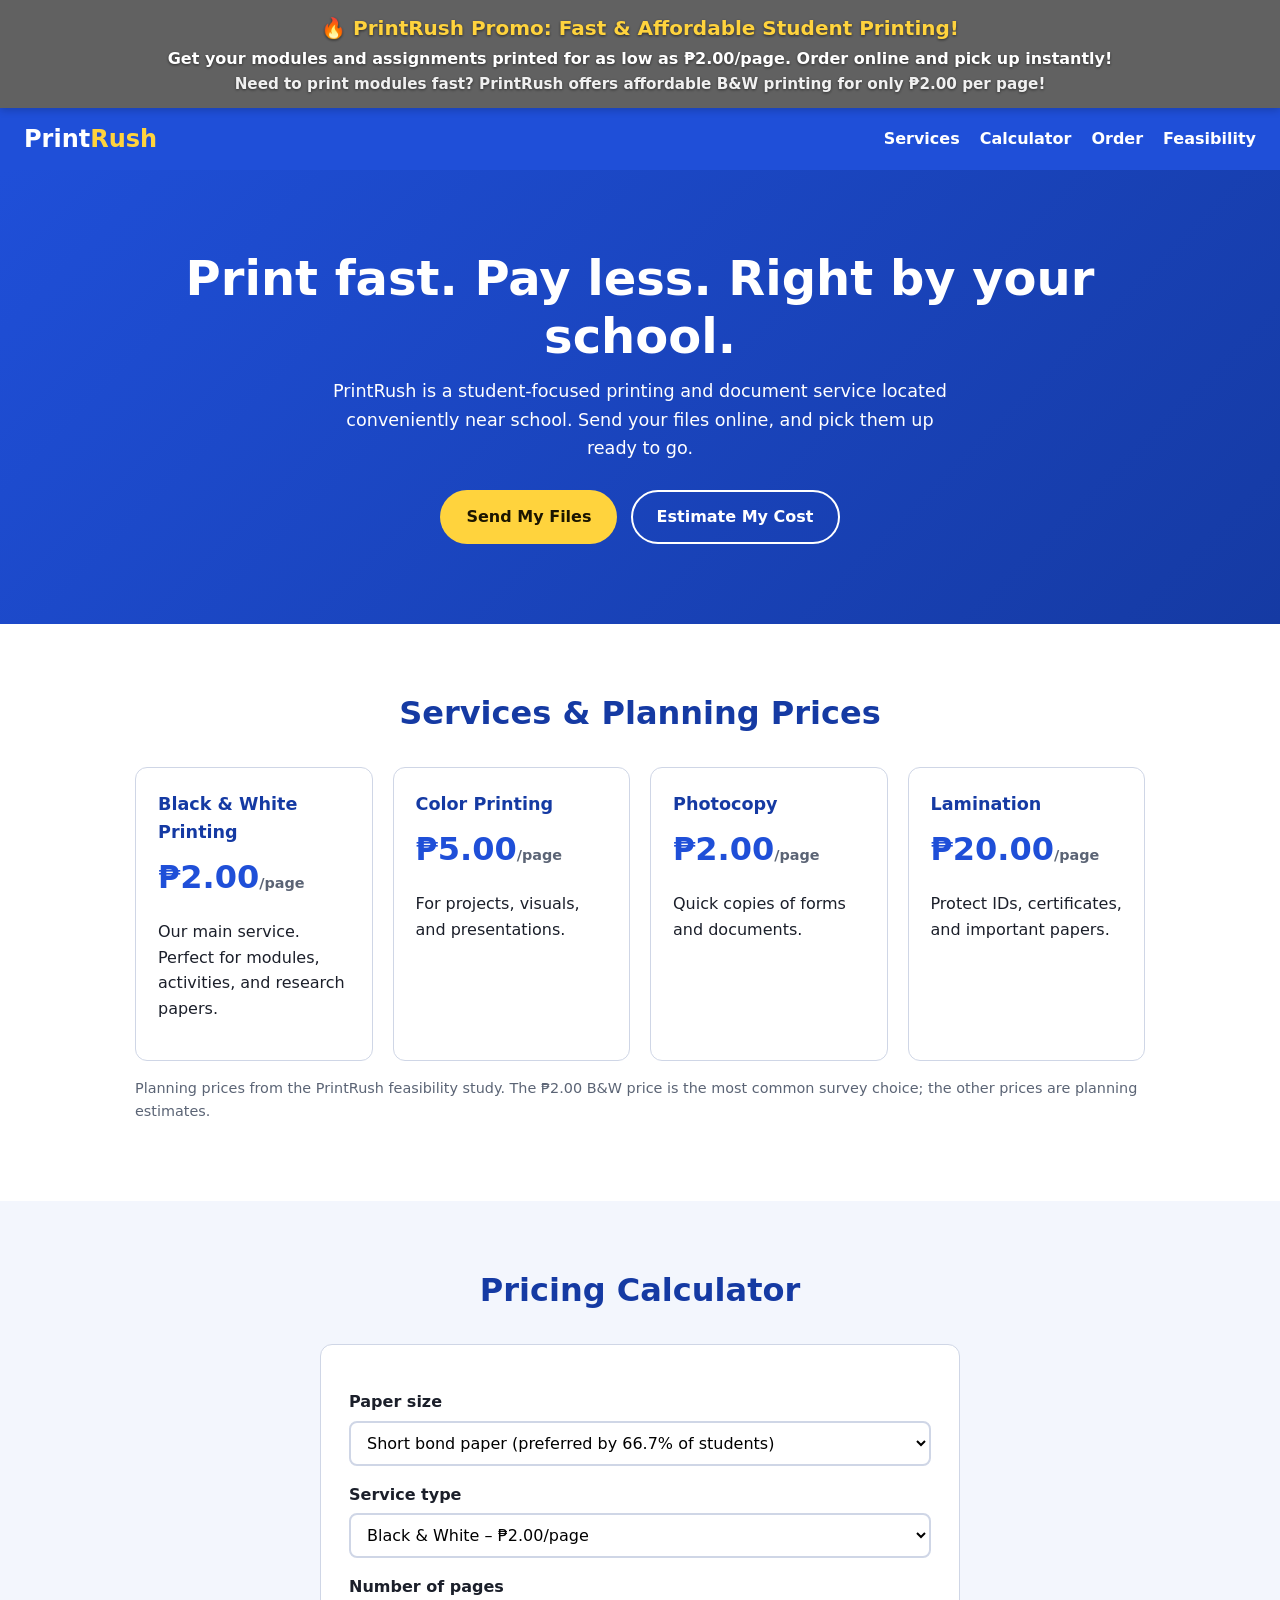
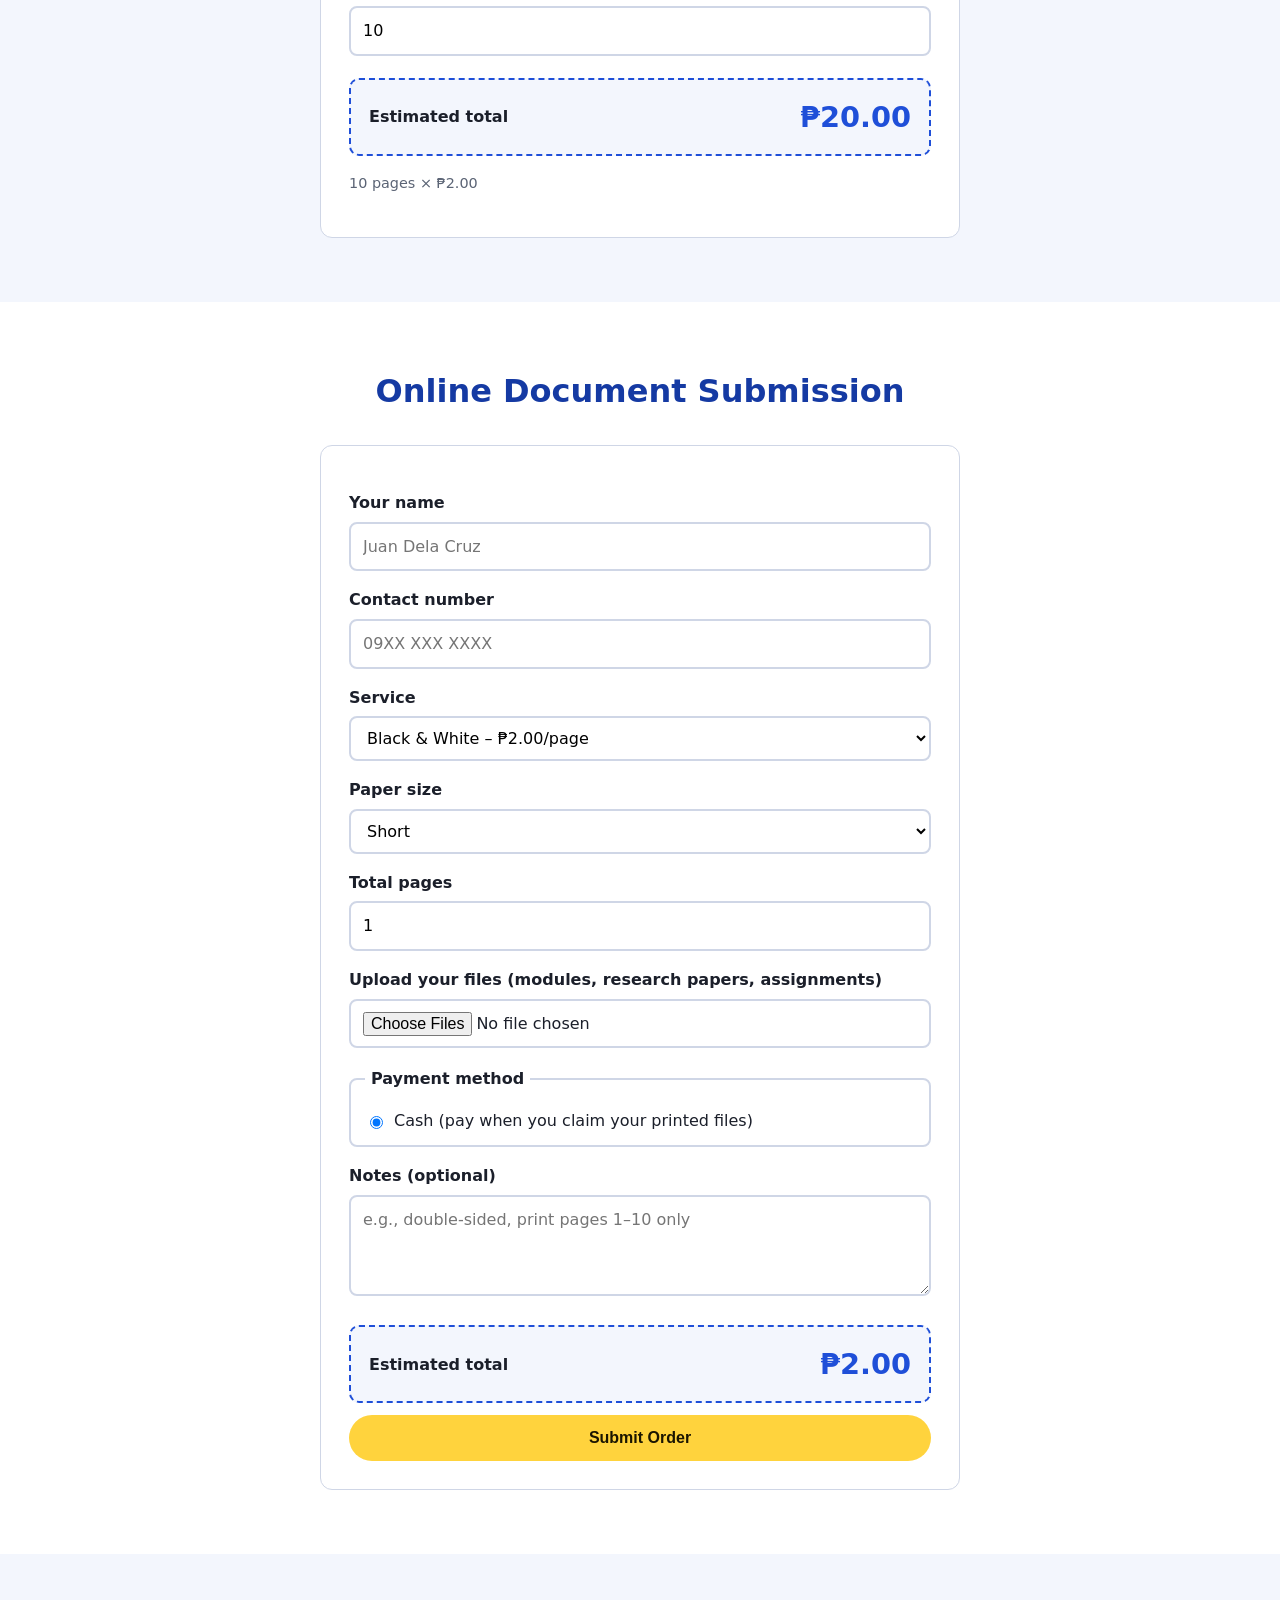
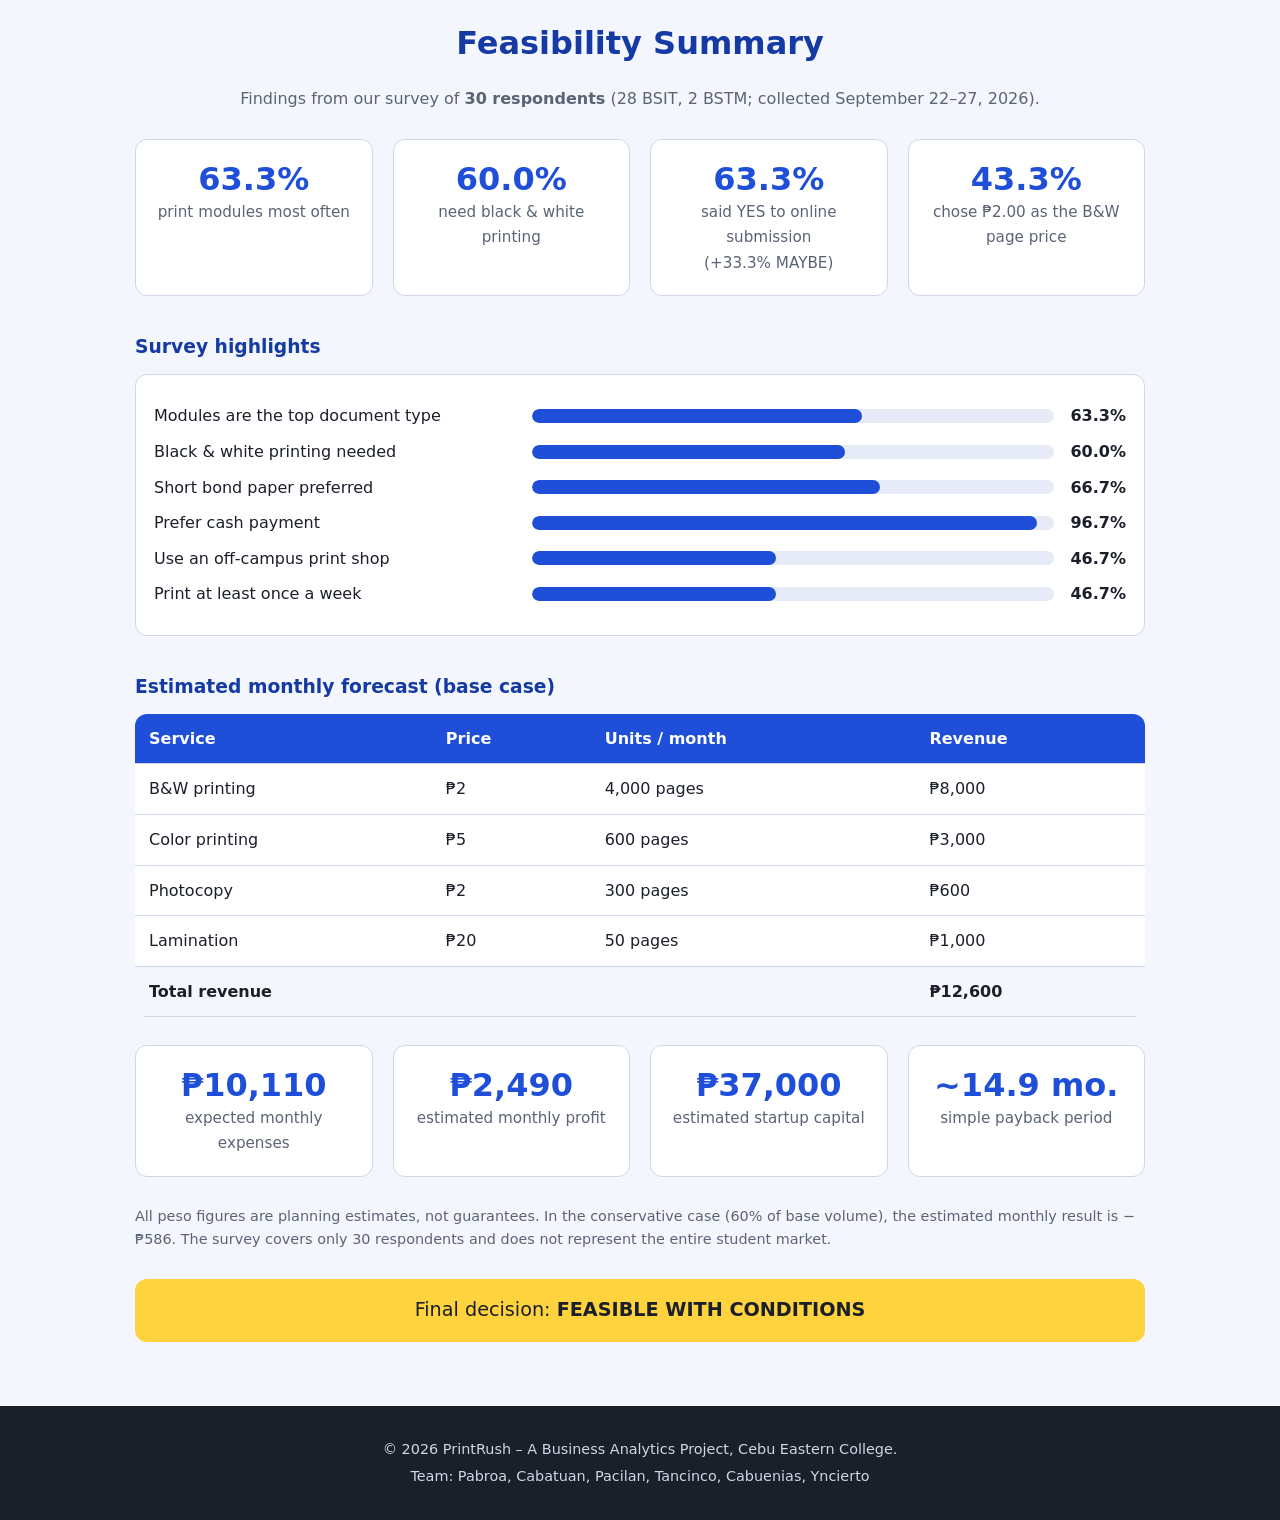
==== index.html @ dd2a5590 "Add files via upload" ====
<!DOCTYPE html>
<html lang="en">
<head>
  <meta charset="UTF-8">
  <meta name="viewport" content="width=device-width, initial-scale=1.0">
  <title>PrintRush | Fast & Affordable Student Printing</title>
  <link rel="stylesheet" href="style.css">

  <!-- PyScript (runs Python in the browser) -->
  <link rel="stylesheet" href="https://pyscript.net/releases/2026.7.1/core.css">
  <script type="module" src="https://pyscript.net/releases/2026.7.1/core.js"></script>
</head>
<body>

  <!-- Promotional ad banner (stays at the top of the viewport) -->
  <div class="promo-banner" id="promo">
    <h2>🔥 PrintRush Promo: Fast &amp; Affordable Student Printing!</h2>
    <p>Get your modules and assignments printed for as low as ₱2.00/page. Order online and pick up instantly!</p>
    <p class="promo-rotator" id="promoRotator" aria-live="polite">Need to print modules fast? PrintRush offers affordable B&amp;W printing for only ₱2.00 per page!</p>
  </div>

  <nav class="navbar">
    <span class="logo">Print<span>Rush</span></span>
    <ul>
      <li><a href="#services">Services</a></li>
      <li><a href="#calculator">Calculator</a></li>
      <li><a href="#order">Order</a></li>
      <li><a href="#feasibility">Feasibility</a></li>
    </ul>
  </nav>

  <main>
    <!-- Hero -->
    <section class="hero" id="home">
      <div class="container">
        <h1>Print fast. Pay less. Right by your school.</h1>
        <p>PrintRush is a student-focused printing and document service located conveniently near school. Send your files online, and pick them up ready to go.</p>
        <a href="#order" class="btn btn-primary">Send My Files</a>
        <a href="#calculator" class="btn btn-secondary">Estimate My Cost</a>
      </div>
    </section>

    <!-- Services & prices -->
    <section class="section" id="services">
      <div class="container">
        <h2>Services &amp; Planning Prices</h2>
        <div class="grid grid-4">
          <article class="card">
            <h3>Black &amp; White Printing</h3>
            <p class="price">₱2.00<small>/page</small></p>
            <p>Our main service. Perfect for modules, activities, and research papers.</p>
          </article>
          <article class="card">
            <h3>Color Printing</h3>
            <p class="price">₱5.00<small>/page</small></p>
            <p>For projects, visuals, and presentations.</p>
          </article>
          <article class="card">
            <h3>Photocopy</h3>
            <p class="price">₱2.00<small>/page</small></p>
            <p>Quick copies of forms and documents.</p>
          </article>
          <article class="card">
            <h3>Lamination</h3>
            <p class="price">₱20.00<small>/page</small></p>
            <p>Protect IDs, certificates, and important papers.</p>
          </article>
        </div>
        <p class="note">Planning prices from the PrintRush feasibility study. The ₱2.00 B&amp;W price is the most common survey choice; the other prices are planning estimates.</p>
      </div>
    </section>

    <!-- Pricing calculator -->
    <section class="section alt" id="calculator">
      <div class="container narrow">
        <h2>Pricing Calculator</h2>
        <div class="card form-card">
          <label for="paperSize">Paper size</label>
          <select id="paperSize">
            <option value="short" selected>Short bond paper (preferred by 66.7% of students)</option>
            <option value="a4">A4 bond paper</option>
            <option value="long">Long bond paper</option>
          </select>

          <label for="serviceType">Service type</label>
          <select id="serviceType">
            <option value="2" selected>Black &amp; White – ₱2.00/page</option>
            <option value="5">Color – ₱5.00/page</option>
            <option value="2.00" data-service="photocopy">Photocopy – ₱2.00/page</option>
            <option value="20">Lamination – ₱20.00/page</option>
          </select>

          <label for="pageCount">Number of pages</label>
          <input type="number" id="pageCount" min="0" step="1" value="10">

          <div class="result" aria-live="polite">
            <span>Estimated total</span>
            <strong id="totalPrice">₱20.00</strong>
          </div>
          <p class="note" id="calcNote">10 pages × ₱2.00</p>
        </div>
      </div>
    </section>

    <!-- Online submission form -->
    <section class="section" id="order">
      <div class="container narrow">
        <h2>Online Document Submission</h2>
        <form id="orderForm" class="card form-card" novalidate>
          <label for="custName">Your name</label>
          <input type="text" id="custName" placeholder="Juan Dela Cruz" required>

          <label for="custContact">Contact number</label>
          <input type="tel" id="custContact" placeholder="09XX XXX XXXX" required>

          <label for="orderService">Service</label>
          <select id="orderService">
            <option value="2" selected>Black &amp; White – ₱2.00/page</option>
            <option value="5">Color – ₱5.00/page</option>
            <option value="2">Photocopy – ₱2.00/page</option>
            <option value="20">Lamination – ₱20.00/page</option>
          </select>

          <label for="orderPaper">Paper size</label>
          <select id="orderPaper">
            <option value="Short" selected>Short</option>
            <option value="A4">A4</option>
            <option value="Long">Long</option>
          </select>

          <label for="orderPages">Total pages</label>
          <input type="number" id="orderPages" min="1" step="1" value="1" required>

          <label for="fileUpload">Upload your files (modules, research papers, assignments)</label>
          <input type="file" id="fileUpload" multiple accept=".pdf,.doc,.docx,.ppt,.pptx,.jpg,.jpeg,.png" required>
          <ul id="fileList" class="file-list"></ul>

          <fieldset>
            <legend>Payment method</legend>
            <label class="radio"><input type="radio" name="payment" value="Cash" checked> Cash (pay when you claim your printed files)</label>
          </fieldset>

          <label for="notes">Notes (optional)</label>
          <textarea id="notes" rows="3" placeholder="e.g., double-sided, print pages 1–10 only"></textarea>

          <div class="result">
            <span>Estimated total</span>
            <strong id="orderTotal">₱2.00</strong>
          </div>

          <button type="submit" class="btn btn-primary full">Submit Order</button>
          <p id="formError" class="error" role="alert" hidden></p>
        </form>

        <div id="confirmation" class="confirmation" hidden aria-live="polite"></div>
      </div>
    </section>

    <!-- Feasibility summary -->
    <section class="section alt" id="feasibility">
      <div class="container">
        <h2>Feasibility Summary</h2>
        <p class="lead">Findings from our survey of <strong>30 respondents</strong> (28 BSIT, 2 BSTM; collected September 22–27, 2026).</p>

        <div class="grid grid-4 stats">
          <div class="stat"><strong>63.3%</strong><span>print modules most often</span></div>
          <div class="stat"><strong>60.0%</strong><span>need black &amp; white printing</span></div>
          <div class="stat"><strong>63.3%</strong><span>said YES to online submission<br>(+33.3% MAYBE)</span></div>
          <div class="stat"><strong>43.3%</strong><span>chose ₱2.00 as the B&amp;W page price</span></div>
        </div>

        <h3>Survey highlights</h3>
        <div class="bars">
          <div class="bar-row"><span>Modules are the top document type</span><div class="bar"><i style="width:63.3%"></i></div><b>63.3%</b></div>
          <div class="bar-row"><span>Black &amp; white printing needed</span><div class="bar"><i style="width:60%"></i></div><b>60.0%</b></div>
          <div class="bar-row"><span>Short bond paper preferred</span><div class="bar"><i style="width:66.7%"></i></div><b>66.7%</b></div>
          <div class="bar-row"><span>Prefer cash payment</span><div class="bar"><i style="width:96.7%"></i></div><b>96.7%</b></div>
          <div class="bar-row"><span>Use an off-campus print shop</span><div class="bar"><i style="width:46.7%"></i></div><b>46.7%</b></div>
          <div class="bar-row"><span>Print at least once a week</span><div class="bar"><i style="width:46.7%"></i></div><b>46.7%</b></div>
        </div>

        <h3>Estimated monthly forecast (base case)</h3>
        <div class="table-wrap">
          <table>
            <thead><tr><th>Service</th><th>Price</th><th>Units / month</th><th>Revenue</th></tr></thead>
            <tbody>
              <tr><td>B&amp;W printing</td><td>₱2</td><td>4,000 pages</td><td>₱8,000</td></tr>
              <tr><td>Color printing</td><td>₱5</td><td>600 pages</td><td>₱3,000</td></tr>
              <tr><td>Photocopy</td><td>₱2</td><td>300 pages</td><td>₱600</td></tr>
              <tr><td>Lamination</td><td>₱20</td><td>50 pages</td><td>₱1,000</td></tr>
              <tr class="total"><td colspan="3">Total revenue</td><td>₱12,600</td></tr>
            </tbody>
          </table>
        </div>

        <div class="grid grid-4 stats">
          <div class="stat"><strong>₱10,110</strong><span>expected monthly expenses</span></div>
          <div class="stat"><strong>₱2,490</strong><span>estimated monthly profit</span></div>
          <div class="stat"><strong>₱37,000</strong><span>estimated startup capital</span></div>
          <div class="stat"><strong>~14.9 mo.</strong><span>simple payback period</span></div>
        </div>

        <p class="note">All peso figures are planning estimates, not guarantees. In the conservative case (60% of base volume), the estimated monthly result is −₱586. The survey covers only 30 respondents and does not represent the entire student market.</p>

        <div class="verdict">Final decision: <strong>FEASIBLE WITH CONDITIONS</strong></div>
      </div>
    </section>
  </main>

  <footer>
    <p>© 2026 PrintRush – A Business Analytics Project, Cebu Eastern College.</p>
    <p>Team: Pabroa, Cabatuan, Pacilan, Tancinco, Cabuenias, Yncierto</p>
  </footer>

  <script type="py" src="./script.py"></script>
</body>
</html>
---- style.css ----
:root {
  --blue: #1f4fd8;
  --blue-dark: #153aa3;
  --yellow: #ffd33d;
  --ink: #1b1f2a;
  --muted: #5b6475;
  --bg: #ffffff;
  --bg-alt: #f3f6fd;
  --border: #cfd6e6;
  --radius: 12px;
}
 
* { box-sizing: border-box; }
html { scroll-behavior: smooth; scroll-padding-top: 140px; }
body {
  margin: 0;
  font-family: "Segoe UI", system-ui, -apple-system, Roboto, Helvetica, Arial, sans-serif;
  color: var(--ink);
  background: var(--bg);
  line-height: 1.6;
}
 
/* Top promo banner */
.promo-banner {
  position: sticky;
  top: 0;
  z-index: 100;
  background:
    linear-gradient(rgba(0, 0, 0, .62), rgba(0, 0, 0, .62)),
    url("bg.jpg") center 65% / cover no-repeat;
  color: #fff;
  text-align: center;
  padding: 12px 16px;
  box-shadow: 0 2px 8px rgba(0,0,0,.2);
  text-shadow: 0 1px 3px rgba(0,0,0,.6);
}
.promo-banner h2 { margin: 0 0 2px; font-size: 1.25rem; font-weight: 800; color: var(--yellow); }
.promo-banner p { margin: 0; font-weight: 600; }
.promo-rotator { font-size: .95rem; opacity: .9; min-height: 1.5em; transition: opacity .3s; }
 
/* Navbar */
.navbar {
  display: flex; justify-content: space-between; align-items: center; flex-wrap: wrap;
  padding: 12px 24px; background: var(--blue); color: #fff;
}
.logo { font-size: 1.5rem; font-weight: 800; }
.logo span { color: var(--yellow); }
.navbar ul { list-style: none; display: flex; gap: 20px; margin: 0; padding: 0; flex-wrap: wrap; }
.navbar a { color: #fff; text-decoration: none; font-weight: 600; }
.navbar a:hover { color: var(--yellow); }
 
.container { max-width: 1050px; margin: 0 auto; padding: 0 20px; }
.container.narrow { max-width: 680px; }
 
/* Hero */
.hero {
  background: linear-gradient(135deg, var(--blue), var(--blue-dark));
  color: #fff; text-align: center; padding: 80px 0;
}
.hero h1 { font-size: clamp(2rem, 5vw, 3rem); margin: 0 0 12px; line-height: 1.2; }
.hero p { max-width: 640px; margin: 0 auto 28px; font-size: 1.1rem; }
 
/* Buttons */
.btn {
  display: inline-block; padding: 12px 24px; border-radius: 999px; font-weight: 700;
  text-decoration: none; border: 2px solid transparent; cursor: pointer; font-size: 1rem;
  transition: transform .15s, background .15s, color .15s;
}
.btn:hover { transform: translateY(-2px); }
.btn-primary { background: var(--yellow); color: #1b1500; }
.btn-primary:hover { background: #ffc400; }
.btn-secondary { background: transparent; color: #fff; border-color: #fff; margin-left: 8px; }
.btn-secondary:hover { background: #fff; color: var(--blue); }
.btn.full { width: 100%; margin-top: 12px; }
 
/* Sections */
.section { padding: 64px 0; }
.section.alt { background: var(--bg-alt); }
.section h2 { text-align: center; font-size: 2rem; margin: 0 0 28px; color: var(--blue-dark); }
.section h3 { margin: 36px 0 12px; color: var(--blue-dark); }
.lead { text-align: center; margin-top: -12px; color: var(--muted); }
.note { color: var(--muted); font-size: .9rem; margin-top: 16px; }
 
/* Grid & cards */
.grid { display: grid; gap: 20px; }
.grid-4 { grid-template-columns: repeat(auto-fit, minmax(210px, 1fr)); }
.card {
  background: #fff; border: 1px solid var(--border); border-radius: var(--radius);
  padding: 22px; transition: box-shadow .2s, transform .2s;
}
.grid .card:hover { box-shadow: 0 8px 22px rgba(31,79,216,.15); transform: translateY(-3px); }
.card h3 { margin: 0 0 6px; font-size: 1.1rem; }
.price { font-size: 2rem; font-weight: 800; color: var(--blue); margin: 4px 0; }
.price small { font-size: .9rem; color: var(--muted); font-weight: 600; }
 
/* Forms */
.form-card { padding: 28px; }
label { display: block; font-weight: 600; margin: 16px 0 6px; }
input[type="text"], input[type="tel"], input[type="number"], input[type="file"], select, textarea {
  width: 100%; padding: 10px 12px; font: inherit; border: 2px solid var(--border);
  border-radius: 8px; background: #fff;
}
input:focus, select:focus, textarea:focus { outline: none; border-color: var(--blue); box-shadow: 0 0 0 3px rgba(31,79,216,.15); }
fieldset { border: 2px solid var(--border); border-radius: 8px; margin: 18px 0 0; padding: 8px 14px 12px; }
legend { font-weight: 600; padding: 0 6px; }
.radio { display: flex; align-items: center; gap: 8px; font-weight: 500; margin: 8px 0 0; }
.radio input { width: auto; }
.file-list { margin: 8px 0 0; padding-left: 20px; color: var(--muted); font-size: .9rem; }
.result {
  display: flex; justify-content: space-between; align-items: center;
  background: var(--bg-alt); border: 2px dashed var(--blue); border-radius: 10px;
  padding: 14px 18px; margin-top: 22px; font-weight: 600;
}
.result strong { font-size: 1.8rem; color: var(--blue); }
.error { color: #b3261e; font-weight: 600; margin: 12px 0 0; }
.confirmation {
  margin-top: 24px; padding: 20px 24px; border-radius: var(--radius);
  background: #e7f7ec; border: 2px solid #2e9e5b; color: #14532d;
}
.confirmation h3 { margin: 0 0 8px; color: #14532d; }
 
/* Stats & bars */
.stats { margin: 28px 0; }
.stat {
  background: #fff; border: 1px solid var(--border); border-radius: var(--radius);
  padding: 20px; text-align: center;
}
.stat strong { display: block; font-size: 2rem; color: var(--blue); line-height: 1.2; }
.stat span { color: var(--muted); font-size: .95rem; }
.bars { background: #fff; border: 1px solid var(--border); border-radius: var(--radius); padding: 18px; }
.bar-row { display: grid; grid-template-columns: 1.4fr 2fr 60px; gap: 12px; align-items: center; margin: 10px 0; }
.bar { background: #e6ebf7; border-radius: 999px; height: 14px; overflow: hidden; }
.bar i { display: block; height: 100%; background: var(--blue); border-radius: 999px; }
.bar-row b { text-align: right; }
 
.table-wrap { overflow-x: auto; }
table { width: 100%; border-collapse: collapse; background: #fff; border-radius: var(--radius); overflow: hidden; }
th, td { padding: 12px 14px; text-align: left; border-bottom: 1px solid var(--border); }
th { background: var(--blue); color: #fff; }
tr.total td { font-weight: 800; background: var(--bg-alt); }
 
.verdict {
  margin-top: 28px; text-align: center; font-size: 1.2rem; padding: 16px;
  background: var(--yellow); border-radius: var(--radius);
}
 
footer { background: var(--ink); color: #cfd6e6; text-align: center; padding: 28px 16px; font-size: .9rem; }
footer p { margin: 4px 0; }
 
@media (max-width: 640px) {
  html { scroll-padding-top: 190px; }
  .promo-banner h2 { font-size: 1.05rem; }
  .btn-secondary { margin: 10px 0 0; }
  .bar-row { grid-template-columns: 1fr 50px; }
  .bar-row .bar { grid-column: 1 / -1; order: 3; }
}
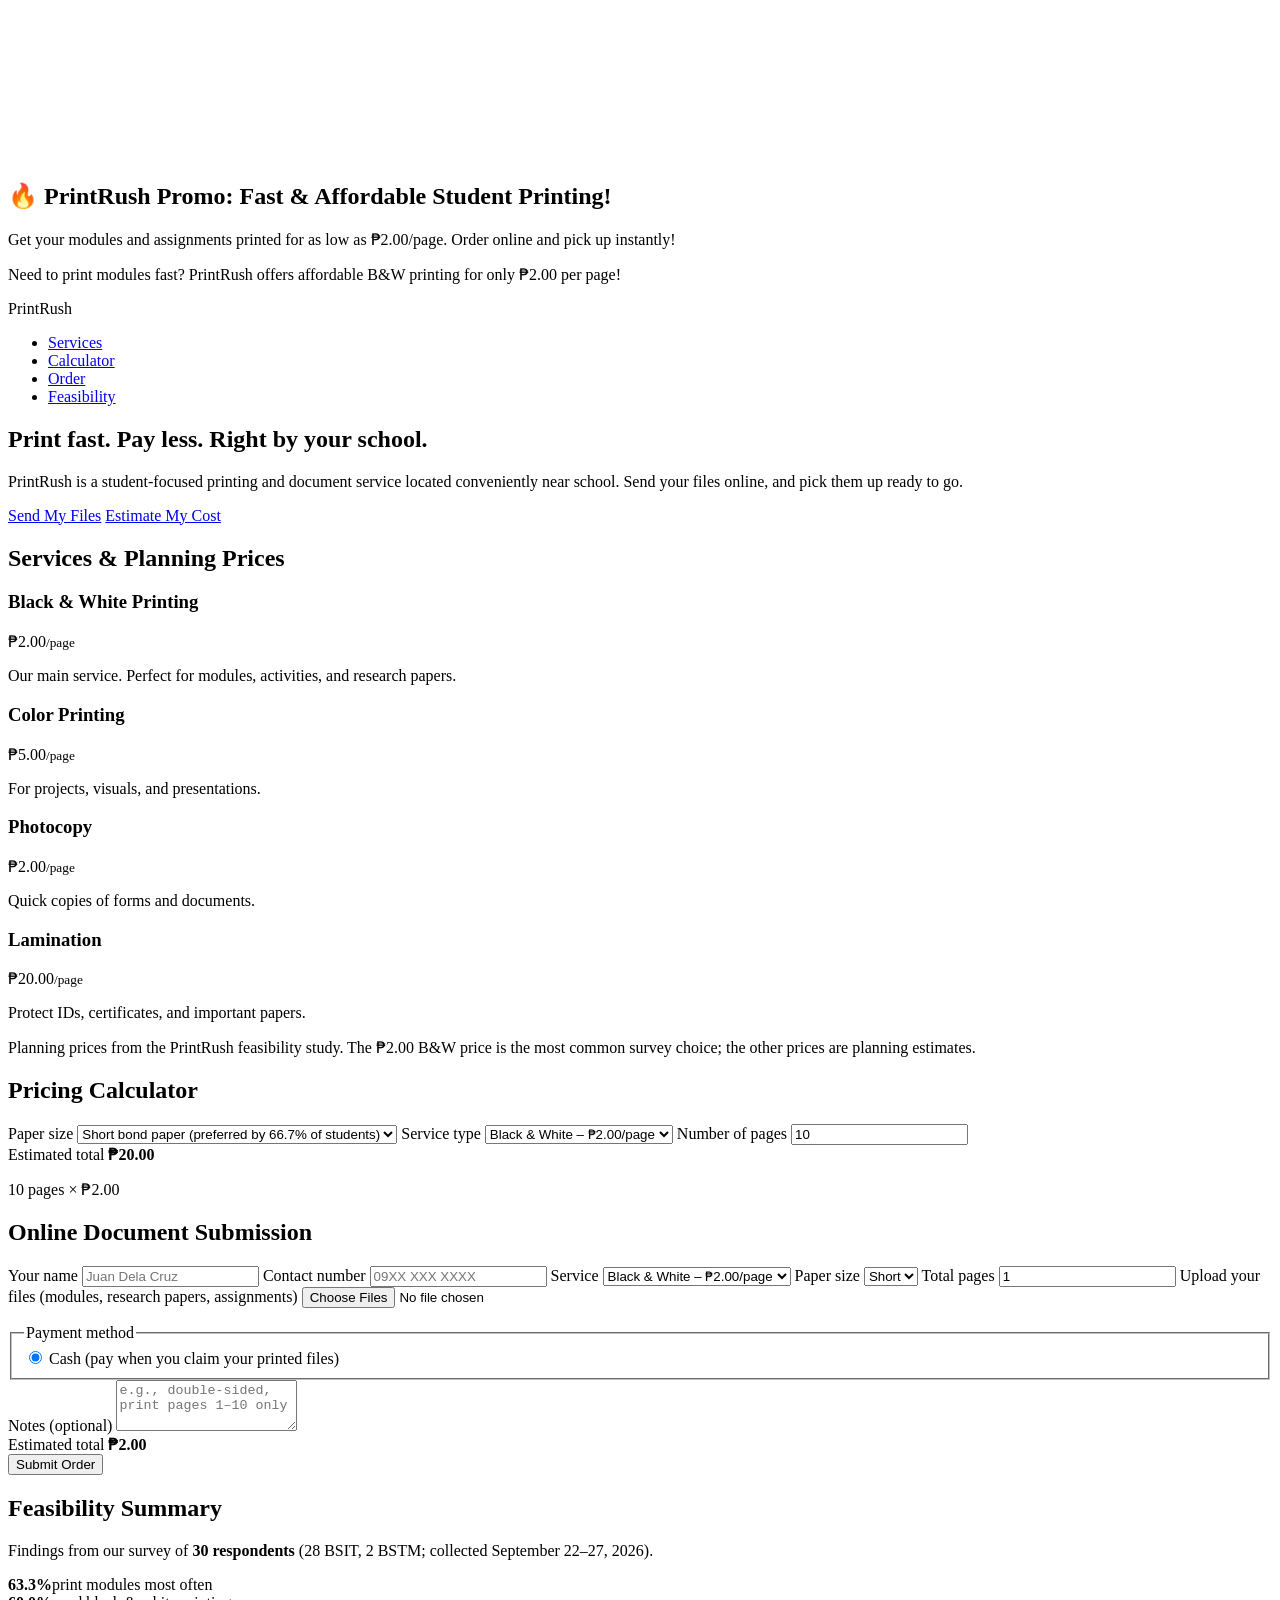
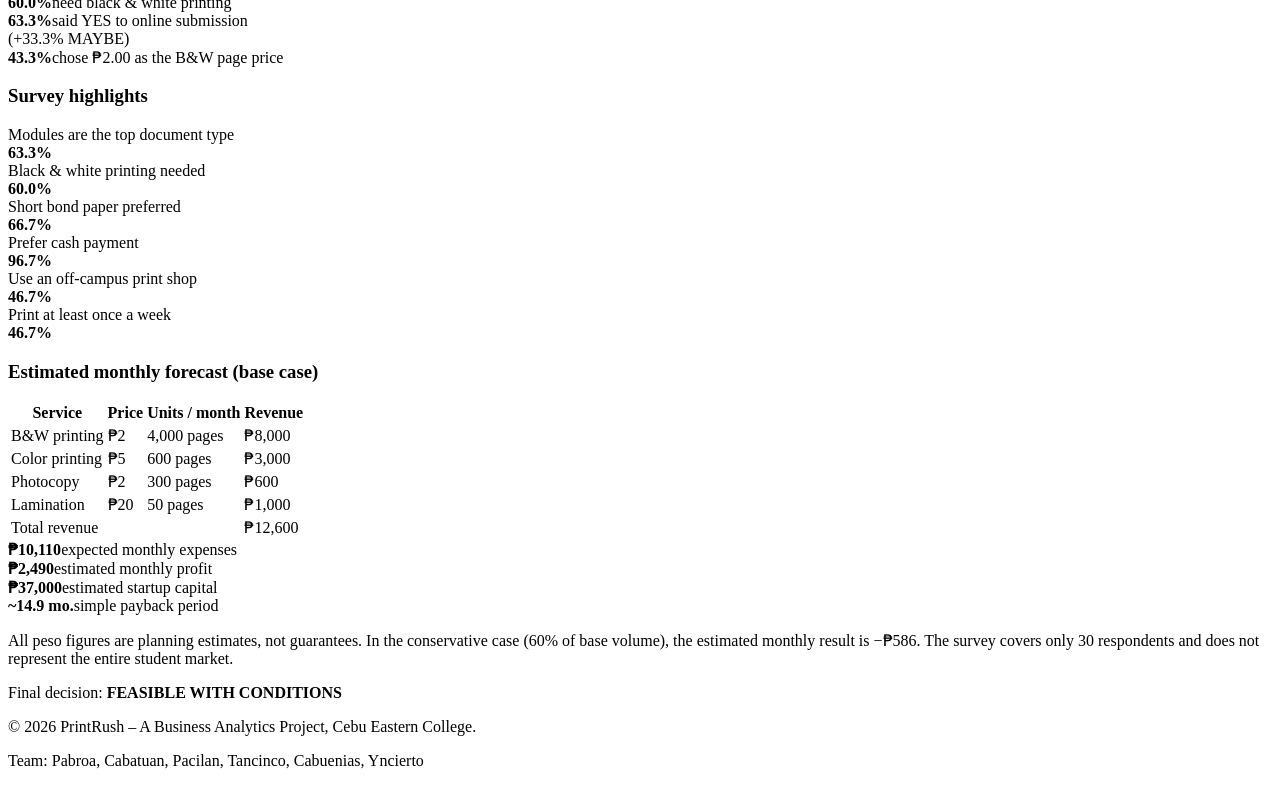
==== commit a5e89754: "Add files via upload" ====
--- a/index.html
+++ b/index.html
@@ -4,16 +4,19 @@
   <meta charset="UTF-8">
   <meta name="viewport" content="width=device-width, initial-scale=1.0">
   <title>PrintRush | Fast & Affordable Student Printing</title>
-  <link rel="stylesheet" href="style.css">
+  <link rel="stylesheet" href="C:\Users\Jerald\OneDrive\Desktop\PrintRush Website\PrintRush.css">
 
   <!-- PyScript (runs Python in the browser) -->
-  <link rel="stylesheet" href="https://pyscript.net/releases/2026.7.1/core.css">
-  <script type="module" src="https://pyscript.net/releases/2026.7.1/core.js"></script>
+  <link rel="stylesheet" href="C:\Users\Jerald\OneDrive\Desktop\PrintRush Website\PrintRush.css">
+  <script type="module" src="C:\Users\Jerald\OneDrive\Desktop\PrintRush Website\Pyscript.py"></script>
 </head>
 <body>
 
   <!-- Promotional ad banner (stays at the top of the viewport) -->
-  <div class="promo-banner" id="promo">
+    <div class="promo-banner" id="promo">
+  <video class="banner-video" autoplay muted loop playsinline poster="bg.jpg">
+    <source src="C:\Users\Jerald\OneDrive\Desktop\PrintRush Website\AQN0ZSUTHMSw9VSRfoCJpObFeN8UYJlJf9LaGTzzx4-P7erYI0GDiiXtEB3AJeWHwl1N0zX1irw_UkznoDZoi7z0RbZF874NWMcF72Lh0g.mp4" type="video/mp4">
+  </video>
     <h2>🔥 PrintRush Promo: Fast &amp; Affordable Student Printing!</h2>
     <p>Get your modules and assignments printed for as low as ₱2.00/page. Order online and pick up instantly!</p>
     <p class="promo-rotator" id="promoRotator" aria-live="polite">Need to print modules fast? PrintRush offers affordable B&amp;W printing for only ₱2.00 per page!</p>
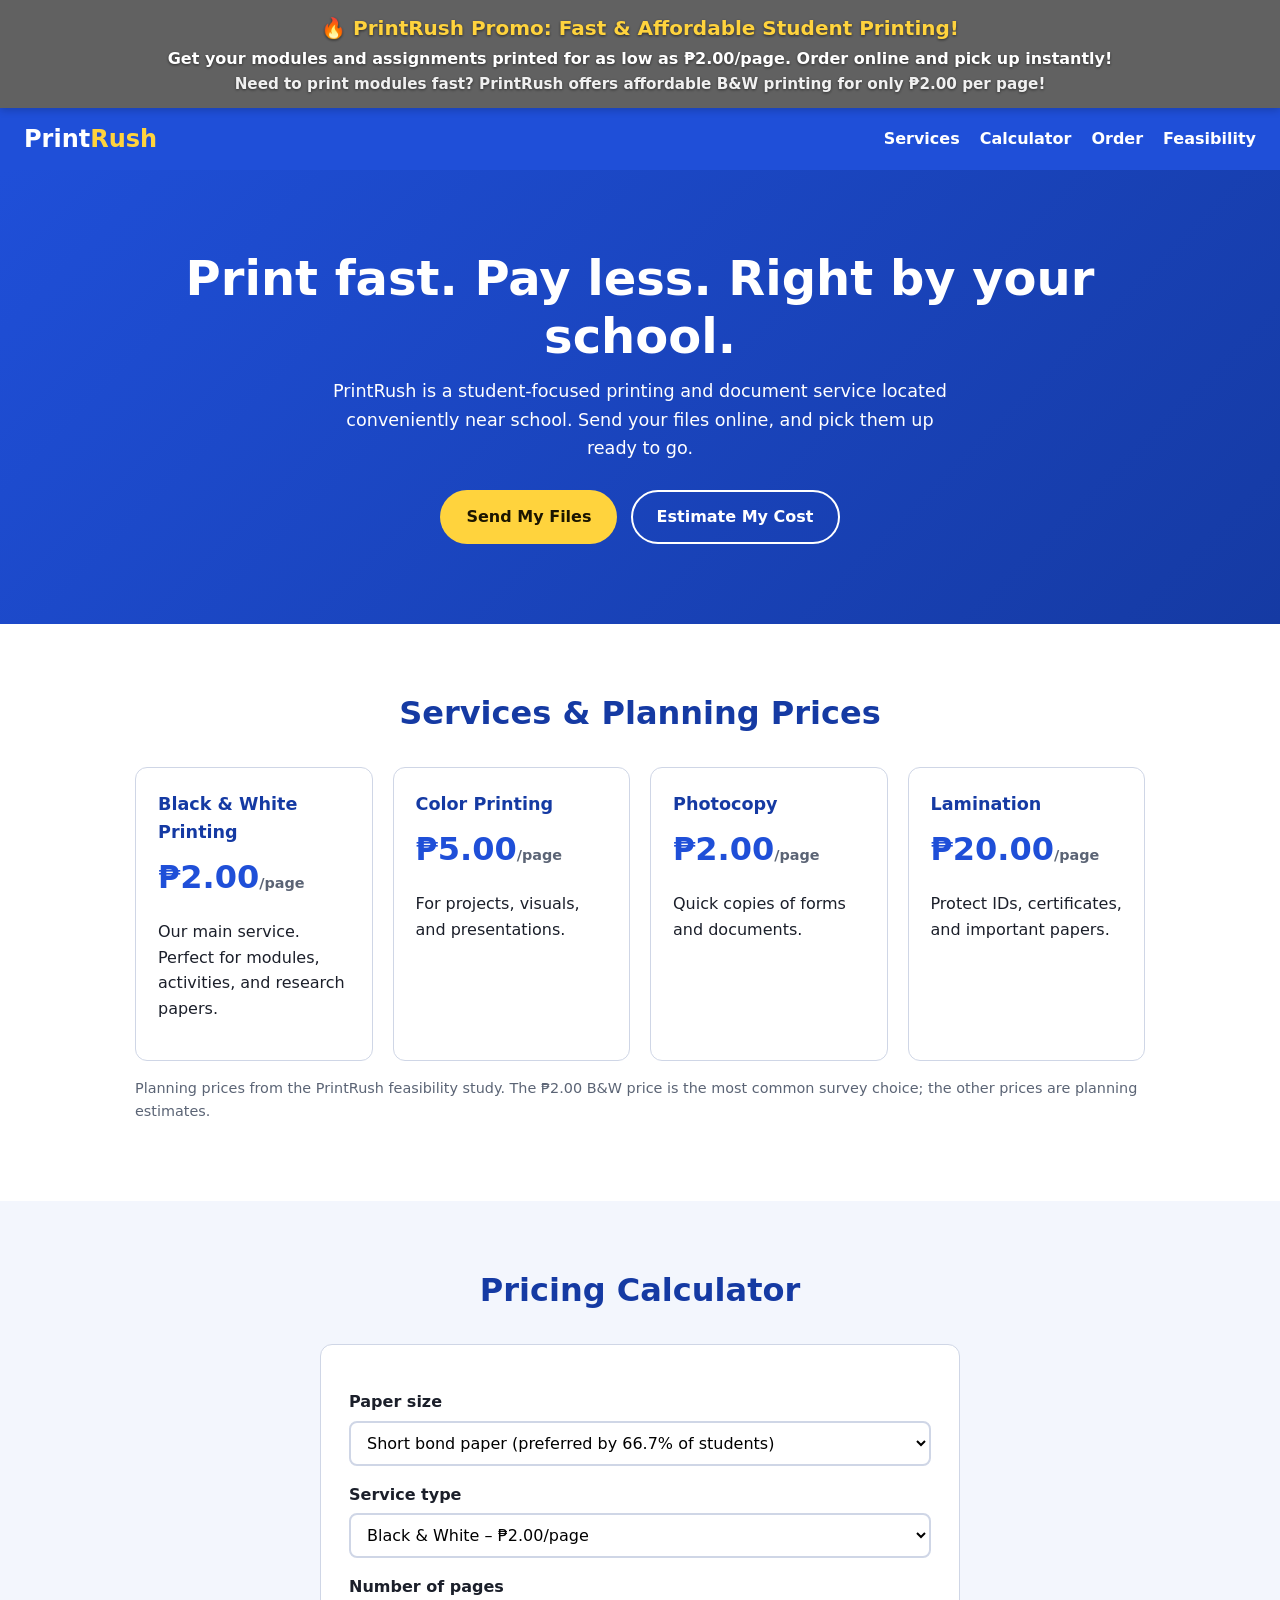
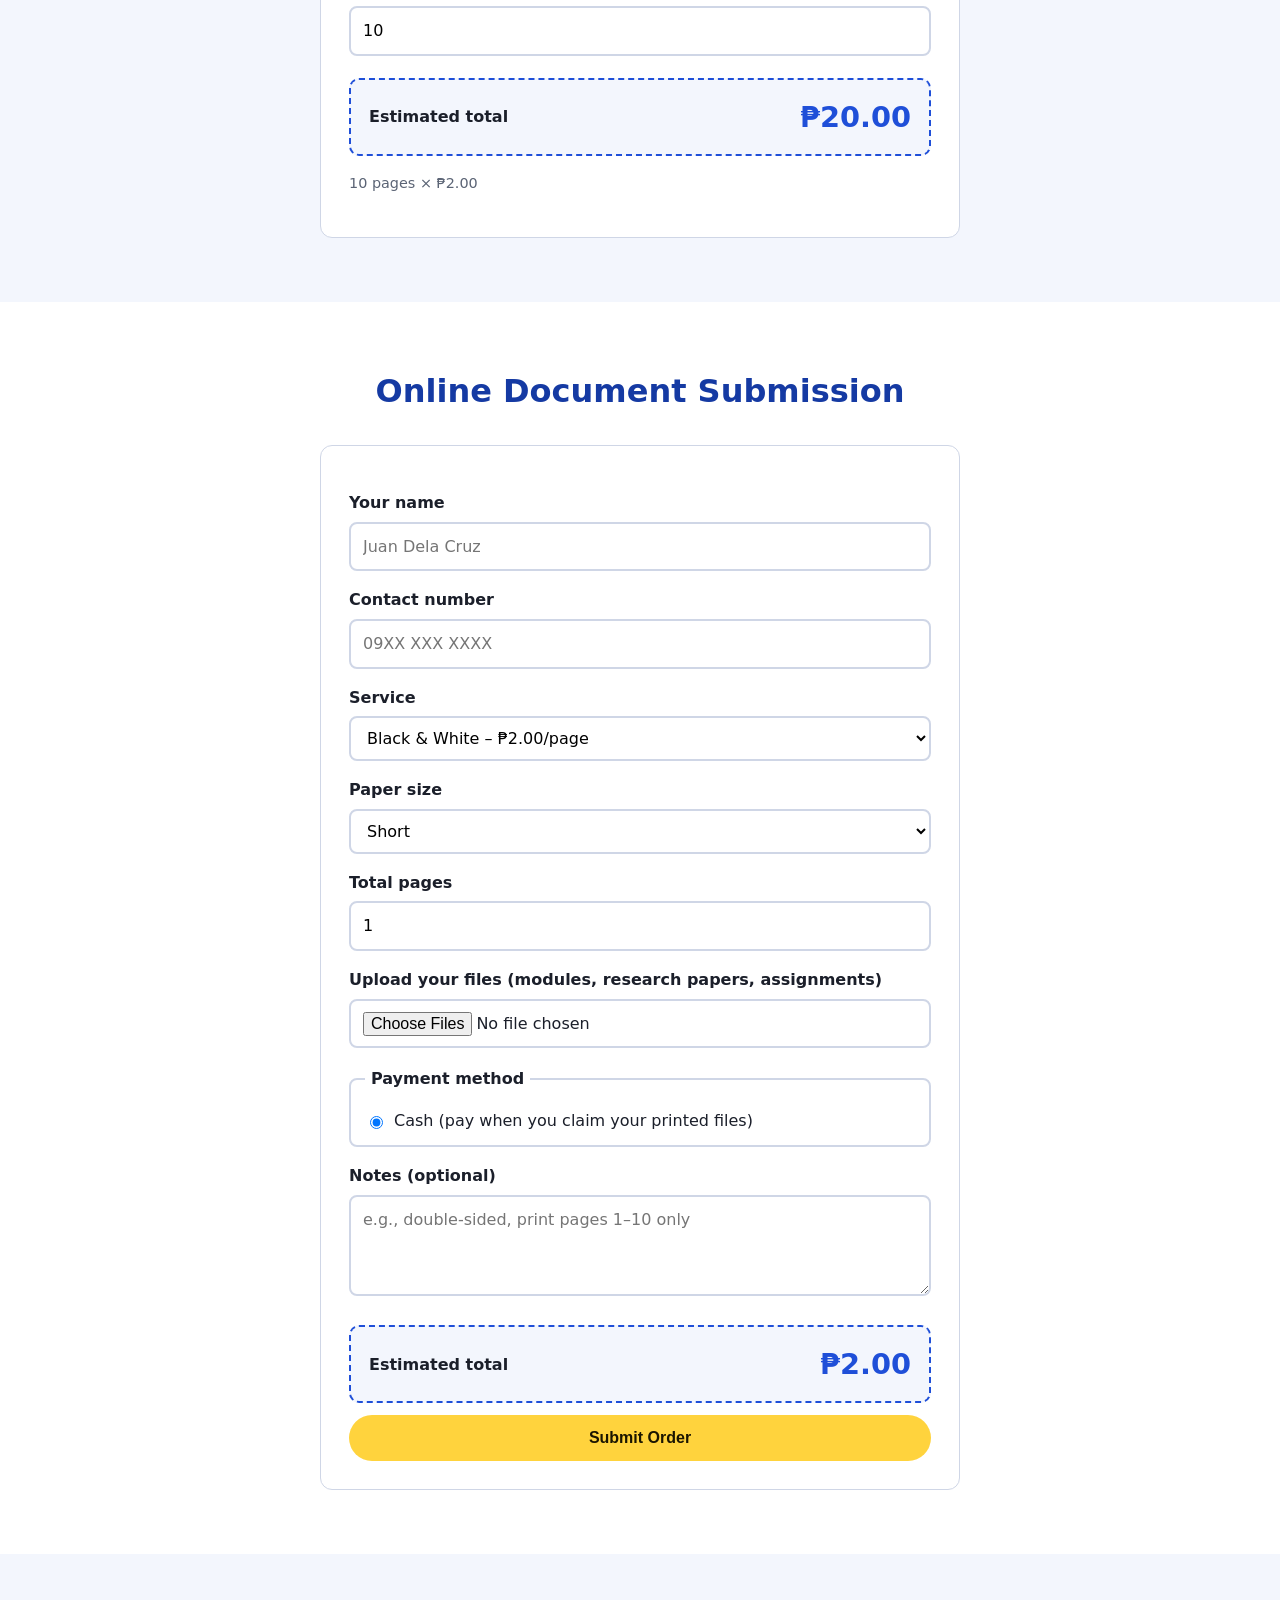
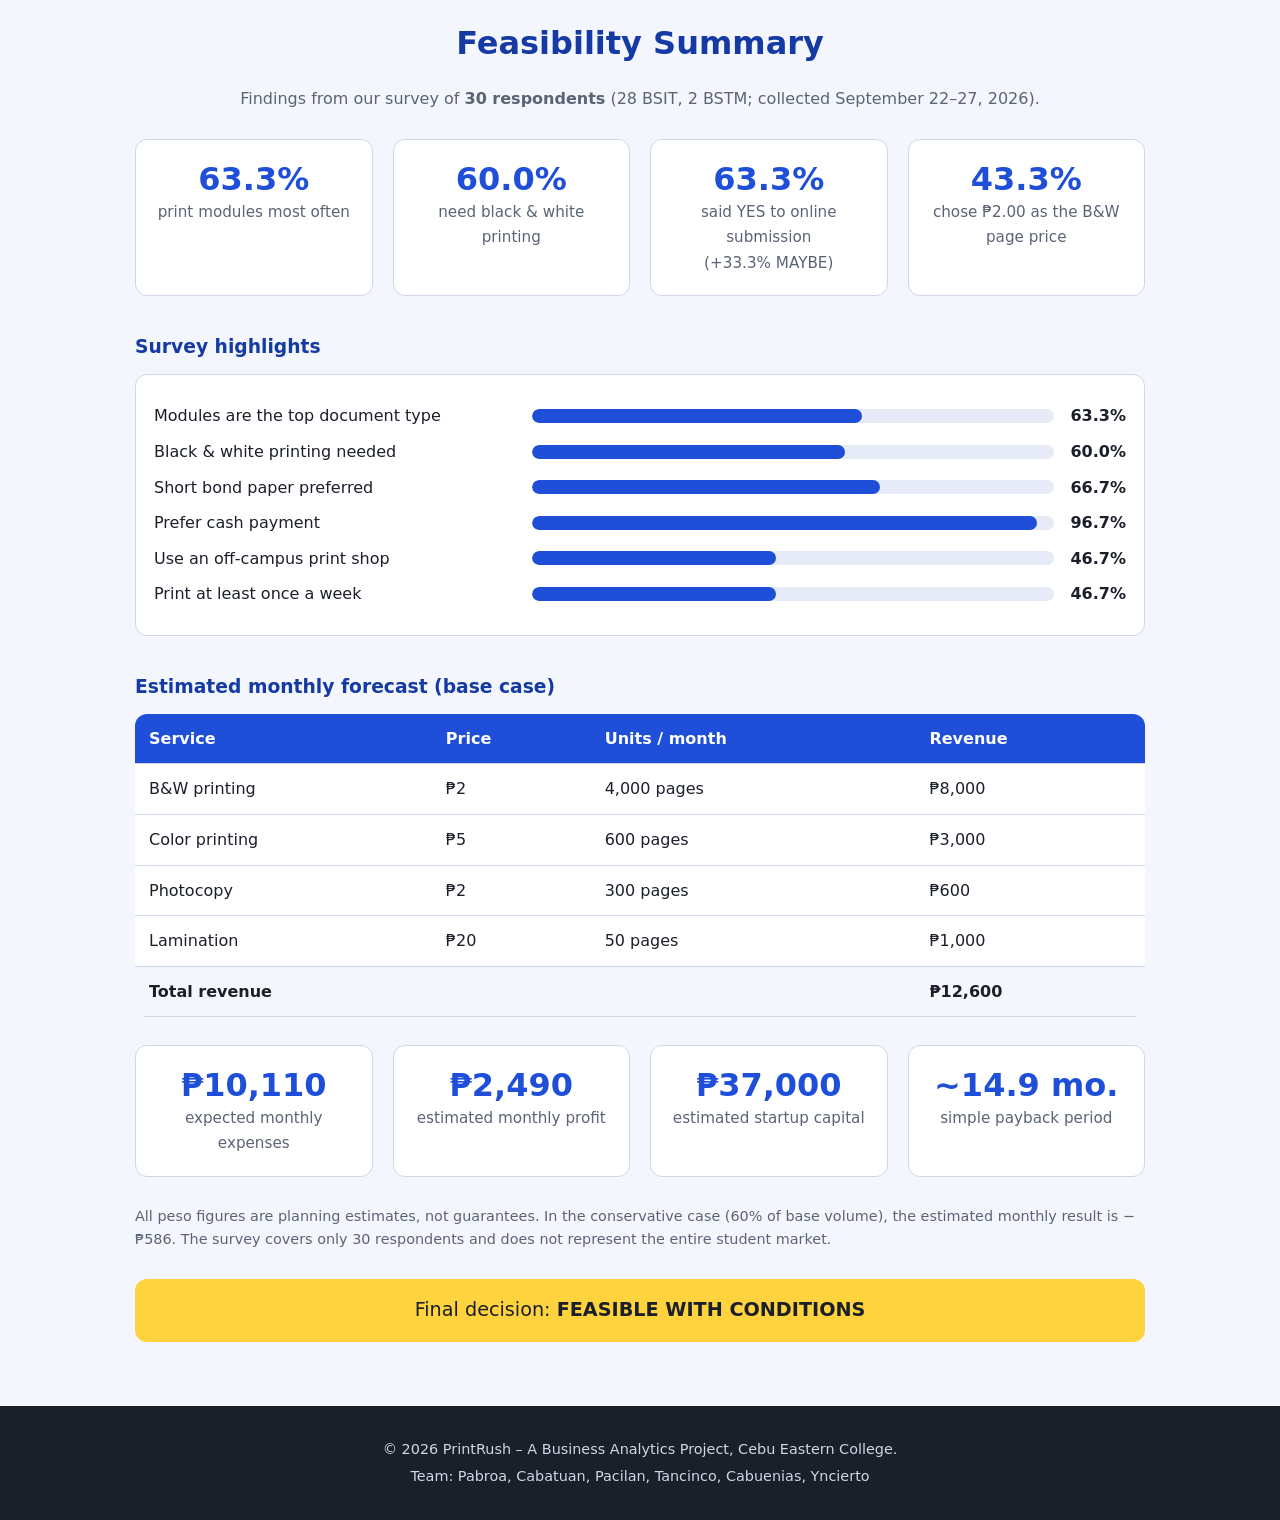
==== commit 6eb98aef: "Add files via upload" ====
--- a/index.html
+++ b/index.html
@@ -4,19 +4,16 @@
   <meta charset="UTF-8">
   <meta name="viewport" content="width=device-width, initial-scale=1.0">
   <title>PrintRush | Fast & Affordable Student Printing</title>
-  <link rel="stylesheet" href="C:\Users\Jerald\OneDrive\Desktop\PrintRush Website\PrintRush.css">
+  <link rel="stylesheet" href="style.css">
 
   <!-- PyScript (runs Python in the browser) -->
-  <link rel="stylesheet" href="C:\Users\Jerald\OneDrive\Desktop\PrintRush Website\PrintRush.css">
-  <script type="module" src="C:\Users\Jerald\OneDrive\Desktop\PrintRush Website\Pyscript.py"></script>
+  <link rel="stylesheet" href="https://pyscript.net/releases/2026.7.1/core.css">
+  <script type="module" src="https://pyscript.net/releases/2026.7.1/core.js"></script>
 </head>
 <body>
 
   <!-- Promotional ad banner (stays at the top of the viewport) -->
-    <div class="promo-banner" id="promo">
-  <video class="banner-video" autoplay muted loop playsinline poster="bg.jpg">
-    <source src="C:\Users\Jerald\OneDrive\Desktop\PrintRush Website\AQN0ZSUTHMSw9VSRfoCJpObFeN8UYJlJf9LaGTzzx4-P7erYI0GDiiXtEB3AJeWHwl1N0zX1irw_UkznoDZoi7z0RbZF874NWMcF72Lh0g.mp4" type="video/mp4">
-  </video>
+  <div class="promo-banner" id="promo">
     <h2>🔥 PrintRush Promo: Fast &amp; Affordable Student Printing!</h2>
     <p>Get your modules and assignments printed for as low as ₱2.00/page. Order online and pick up instantly!</p>
     <p class="promo-rotator" id="promoRotator" aria-live="polite">Need to print modules fast? PrintRush offers affordable B&amp;W printing for only ₱2.00 per page!</p>
--- a/style.css
+++ b/style.css
@@ -0,0 +1,156 @@
+:root {
+  --blue: #1f4fd8;
+  --blue-dark: #153aa3;
+  --yellow: #ffd33d;
+  --ink: #1b1f2a;
+  --muted: #5b6475;
+  --bg: #ffffff;
+  --bg-alt: #f3f6fd;
+  --border: #cfd6e6;
+  --radius: 12px;
+}
+ 
+* { box-sizing: border-box; }
+html { scroll-behavior: smooth; scroll-padding-top: 140px; }
+body {
+  margin: 0;
+  font-family: "Segoe UI", system-ui, -apple-system, Roboto, Helvetica, Arial, sans-serif;
+  color: var(--ink);
+  background: var(--bg);
+  line-height: 1.6;
+}
+ 
+/* Top promo banner */
+.promo-banner {
+  position: sticky;
+  top: 0;
+  z-index: 100;
+  background:
+    linear-gradient(rgba(0, 0, 0, .62), rgba(0, 0, 0, .62)),
+    url("bg.jpg") center 65% / cover no-repeat;
+  color: #fff;
+  text-align: center;
+  padding: 12px 16px;
+  box-shadow: 0 2px 8px rgba(0,0,0,.2);
+  text-shadow: 0 1px 3px rgba(0,0,0,.6);
+}
+.promo-banner h2 { margin: 0 0 2px; font-size: 1.25rem; font-weight: 800; color: var(--yellow); }
+.promo-banner p { margin: 0; font-weight: 600; }
+.promo-rotator { font-size: .95rem; opacity: .9; min-height: 1.5em; transition: opacity .3s; }
+ 
+/* Navbar */
+.navbar {
+  display: flex; justify-content: space-between; align-items: center; flex-wrap: wrap;
+  padding: 12px 24px; background: var(--blue); color: #fff;
+}
+.logo { font-size: 1.5rem; font-weight: 800; }
+.logo span { color: var(--yellow); }
+.navbar ul { list-style: none; display: flex; gap: 20px; margin: 0; padding: 0; flex-wrap: wrap; }
+.navbar a { color: #fff; text-decoration: none; font-weight: 600; }
+.navbar a:hover { color: var(--yellow); }
+ 
+.container { max-width: 1050px; margin: 0 auto; padding: 0 20px; }
+.container.narrow { max-width: 680px; }
+ 
+/* Hero */
+.hero {
+  background: linear-gradient(135deg, var(--blue), var(--blue-dark));
+  color: #fff; text-align: center; padding: 80px 0;
+}
+.hero h1 { font-size: clamp(2rem, 5vw, 3rem); margin: 0 0 12px; line-height: 1.2; }
+.hero p { max-width: 640px; margin: 0 auto 28px; font-size: 1.1rem; }
+ 
+/* Buttons */
+.btn {
+  display: inline-block; padding: 12px 24px; border-radius: 999px; font-weight: 700;
+  text-decoration: none; border: 2px solid transparent; cursor: pointer; font-size: 1rem;
+  transition: transform .15s, background .15s, color .15s;
+}
+.btn:hover { transform: translateY(-2px); }
+.btn-primary { background: var(--yellow); color: #1b1500; }
+.btn-primary:hover { background: #ffc400; }
+.btn-secondary { background: transparent; color: #fff; border-color: #fff; margin-left: 8px; }
+.btn-secondary:hover { background: #fff; color: var(--blue); }
+.btn.full { width: 100%; margin-top: 12px; }
+ 
+/* Sections */
+.section { padding: 64px 0; }
+.section.alt { background: var(--bg-alt); }
+.section h2 { text-align: center; font-size: 2rem; margin: 0 0 28px; color: var(--blue-dark); }
+.section h3 { margin: 36px 0 12px; color: var(--blue-dark); }
+.lead { text-align: center; margin-top: -12px; color: var(--muted); }
+.note { color: var(--muted); font-size: .9rem; margin-top: 16px; }
+ 
+/* Grid & cards */
+.grid { display: grid; gap: 20px; }
+.grid-4 { grid-template-columns: repeat(auto-fit, minmax(210px, 1fr)); }
+.card {
+  background: #fff; border: 1px solid var(--border); border-radius: var(--radius);
+  padding: 22px; transition: box-shadow .2s, transform .2s;
+}
+.grid .card:hover { box-shadow: 0 8px 22px rgba(31,79,216,.15); transform: translateY(-3px); }
+.card h3 { margin: 0 0 6px; font-size: 1.1rem; }
+.price { font-size: 2rem; font-weight: 800; color: var(--blue); margin: 4px 0; }
+.price small { font-size: .9rem; color: var(--muted); font-weight: 600; }
+ 
+/* Forms */
+.form-card { padding: 28px; }
+label { display: block; font-weight: 600; margin: 16px 0 6px; }
+input[type="text"], input[type="tel"], input[type="number"], input[type="file"], select, textarea {
+  width: 100%; padding: 10px 12px; font: inherit; border: 2px solid var(--border);
+  border-radius: 8px; background: #fff;
+}
+input:focus, select:focus, textarea:focus { outline: none; border-color: var(--blue); box-shadow: 0 0 0 3px rgba(31,79,216,.15); }
+fieldset { border: 2px solid var(--border); border-radius: 8px; margin: 18px 0 0; padding: 8px 14px 12px; }
+legend { font-weight: 600; padding: 0 6px; }
+.radio { display: flex; align-items: center; gap: 8px; font-weight: 500; margin: 8px 0 0; }
+.radio input { width: auto; }
+.file-list { margin: 8px 0 0; padding-left: 20px; color: var(--muted); font-size: .9rem; }
+.result {
+  display: flex; justify-content: space-between; align-items: center;
+  background: var(--bg-alt); border: 2px dashed var(--blue); border-radius: 10px;
+  padding: 14px 18px; margin-top: 22px; font-weight: 600;
+}
+.result strong { font-size: 1.8rem; color: var(--blue); }
+.error { color: #b3261e; font-weight: 600; margin: 12px 0 0; }
+.confirmation {
+  margin-top: 24px; padding: 20px 24px; border-radius: var(--radius);
+  background: #e7f7ec; border: 2px solid #2e9e5b; color: #14532d;
+}
+.confirmation h3 { margin: 0 0 8px; color: #14532d; }
+ 
+/* Stats & bars */
+.stats { margin: 28px 0; }
+.stat {
+  background: #fff; border: 1px solid var(--border); border-radius: var(--radius);
+  padding: 20px; text-align: center;
+}
+.stat strong { display: block; font-size: 2rem; color: var(--blue); line-height: 1.2; }
+.stat span { color: var(--muted); font-size: .95rem; }
+.bars { background: #fff; border: 1px solid var(--border); border-radius: var(--radius); padding: 18px; }
+.bar-row { display: grid; grid-template-columns: 1.4fr 2fr 60px; gap: 12px; align-items: center; margin: 10px 0; }
+.bar { background: #e6ebf7; border-radius: 999px; height: 14px; overflow: hidden; }
+.bar i { display: block; height: 100%; background: var(--blue); border-radius: 999px; }
+.bar-row b { text-align: right; }
+ 
+.table-wrap { overflow-x: auto; }
+table { width: 100%; border-collapse: collapse; background: #fff; border-radius: var(--radius); overflow: hidden; }
+th, td { padding: 12px 14px; text-align: left; border-bottom: 1px solid var(--border); }
+th { background: var(--blue); color: #fff; }
+tr.total td { font-weight: 800; background: var(--bg-alt); }
+ 
+.verdict {
+  margin-top: 28px; text-align: center; font-size: 1.2rem; padding: 16px;
+  background: var(--yellow); border-radius: var(--radius);
+}
+ 
+footer { background: var(--ink); color: #cfd6e6; text-align: center; padding: 28px 16px; font-size: .9rem; }
+footer p { margin: 4px 0; }
+ 
+@media (max-width: 640px) {
+  html { scroll-padding-top: 190px; }
+  .promo-banner h2 { font-size: 1.05rem; }
+  .btn-secondary { margin: 10px 0 0; }
+  .bar-row { grid-template-columns: 1fr 50px; }
+  .bar-row .bar { grid-column: 1 / -1; order: 3; }
+}
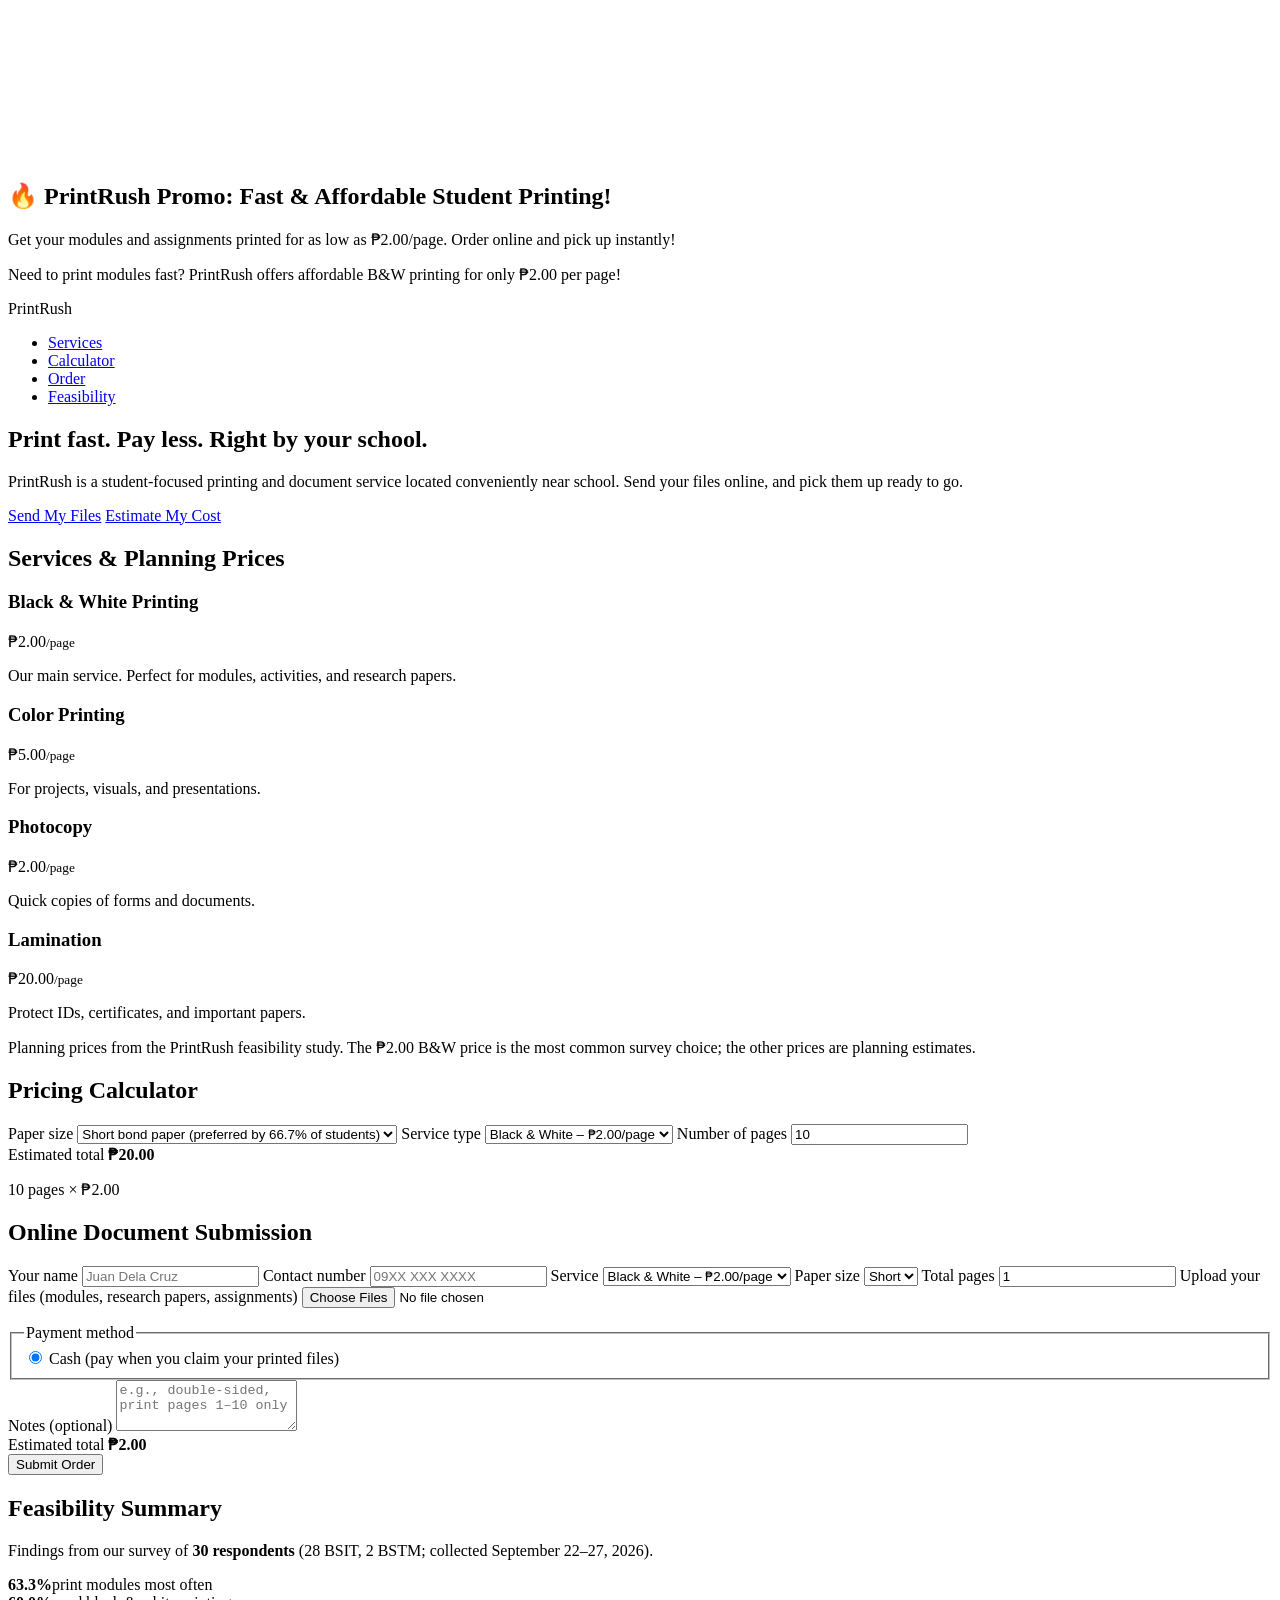
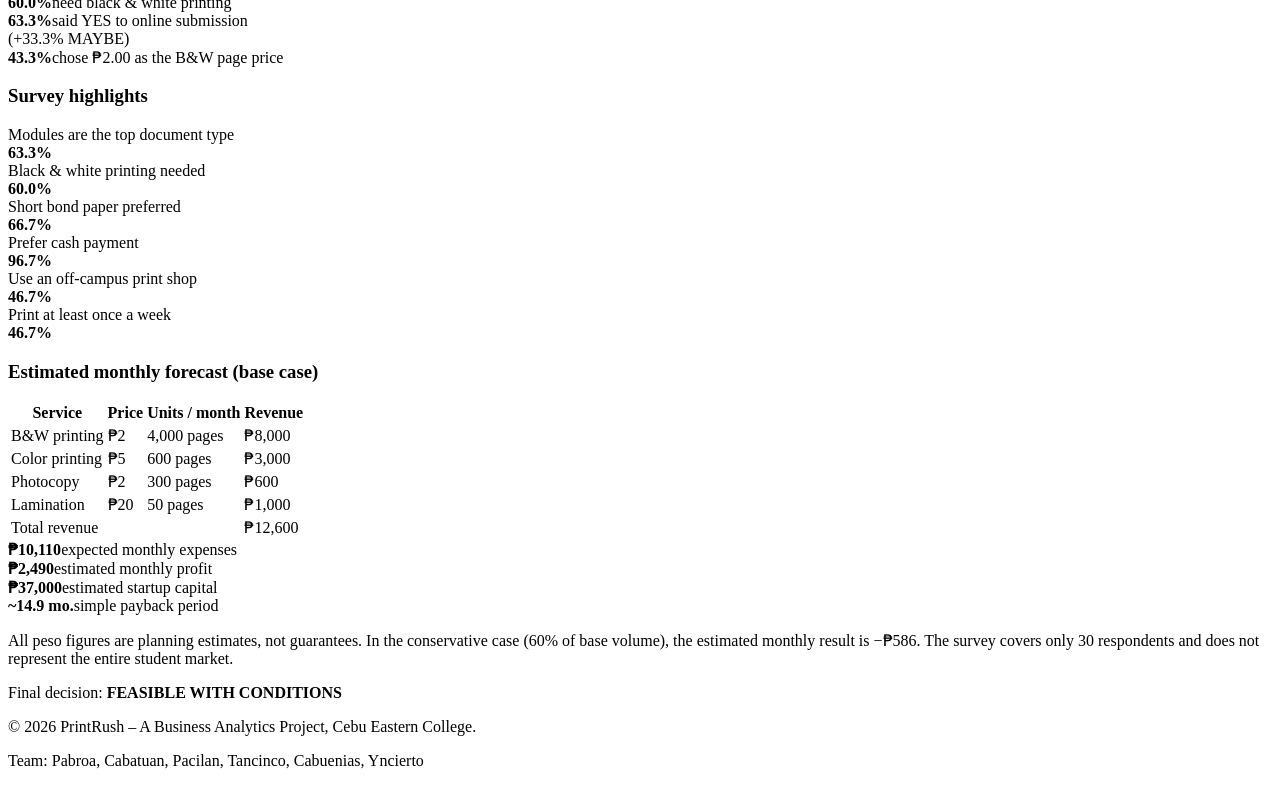
==== commit d6cf4dba: "Add files via upload" ====
--- a/index.html
+++ b/index.html
@@ -4,16 +4,19 @@
   <meta charset="UTF-8">
   <meta name="viewport" content="width=device-width, initial-scale=1.0">
   <title>PrintRush | Fast & Affordable Student Printing</title>
-  <link rel="stylesheet" href="style.css">
+  <link rel="stylesheet" href="C:\Users\Jerald\OneDrive\Desktop\PrintRush Website\PrintRush.css">
 
   <!-- PyScript (runs Python in the browser) -->
-  <link rel="stylesheet" href="https://pyscript.net/releases/2026.7.1/core.css">
-  <script type="module" src="https://pyscript.net/releases/2026.7.1/core.js"></script>
+  <link rel="stylesheet" href="C:\Users\Jerald\OneDrive\Desktop\PrintRush Website\PrintRush.css">
+  <script type="module" src="C:\Users\Jerald\OneDrive\Desktop\PrintRush Website\Pyscript.py"></script>
 </head>
 <body>
 
   <!-- Promotional ad banner (stays at the top of the viewport) -->
-  <div class="promo-banner" id="promo">
+    <div class="promo-banner" id="promo">
+  <video class="banner-video" autoplay muted loop playsinline poster="bg.jpg">
+    <source src="C:\Users\Jerald\OneDrive\Desktop\PrintRush Website\AQN0ZSUTHMSw9VSRfoCJpObFeN8UYJlJf9LaGTzzx4-P7erYI0GDiiXtEB3AJeWHwl1N0zX1irw_UkznoDZoi7z0RbZF874NWMcF72Lh0g.mp4" type="video/mp4">
+  </video>
     <h2>🔥 PrintRush Promo: Fast &amp; Affordable Student Printing!</h2>
     <p>Get your modules and assignments printed for as low as ₱2.00/page. Order online and pick up instantly!</p>
     <p class="promo-rotator" id="promoRotator" aria-live="polite">Need to print modules fast? PrintRush offers affordable B&amp;W printing for only ₱2.00 per page!</p>
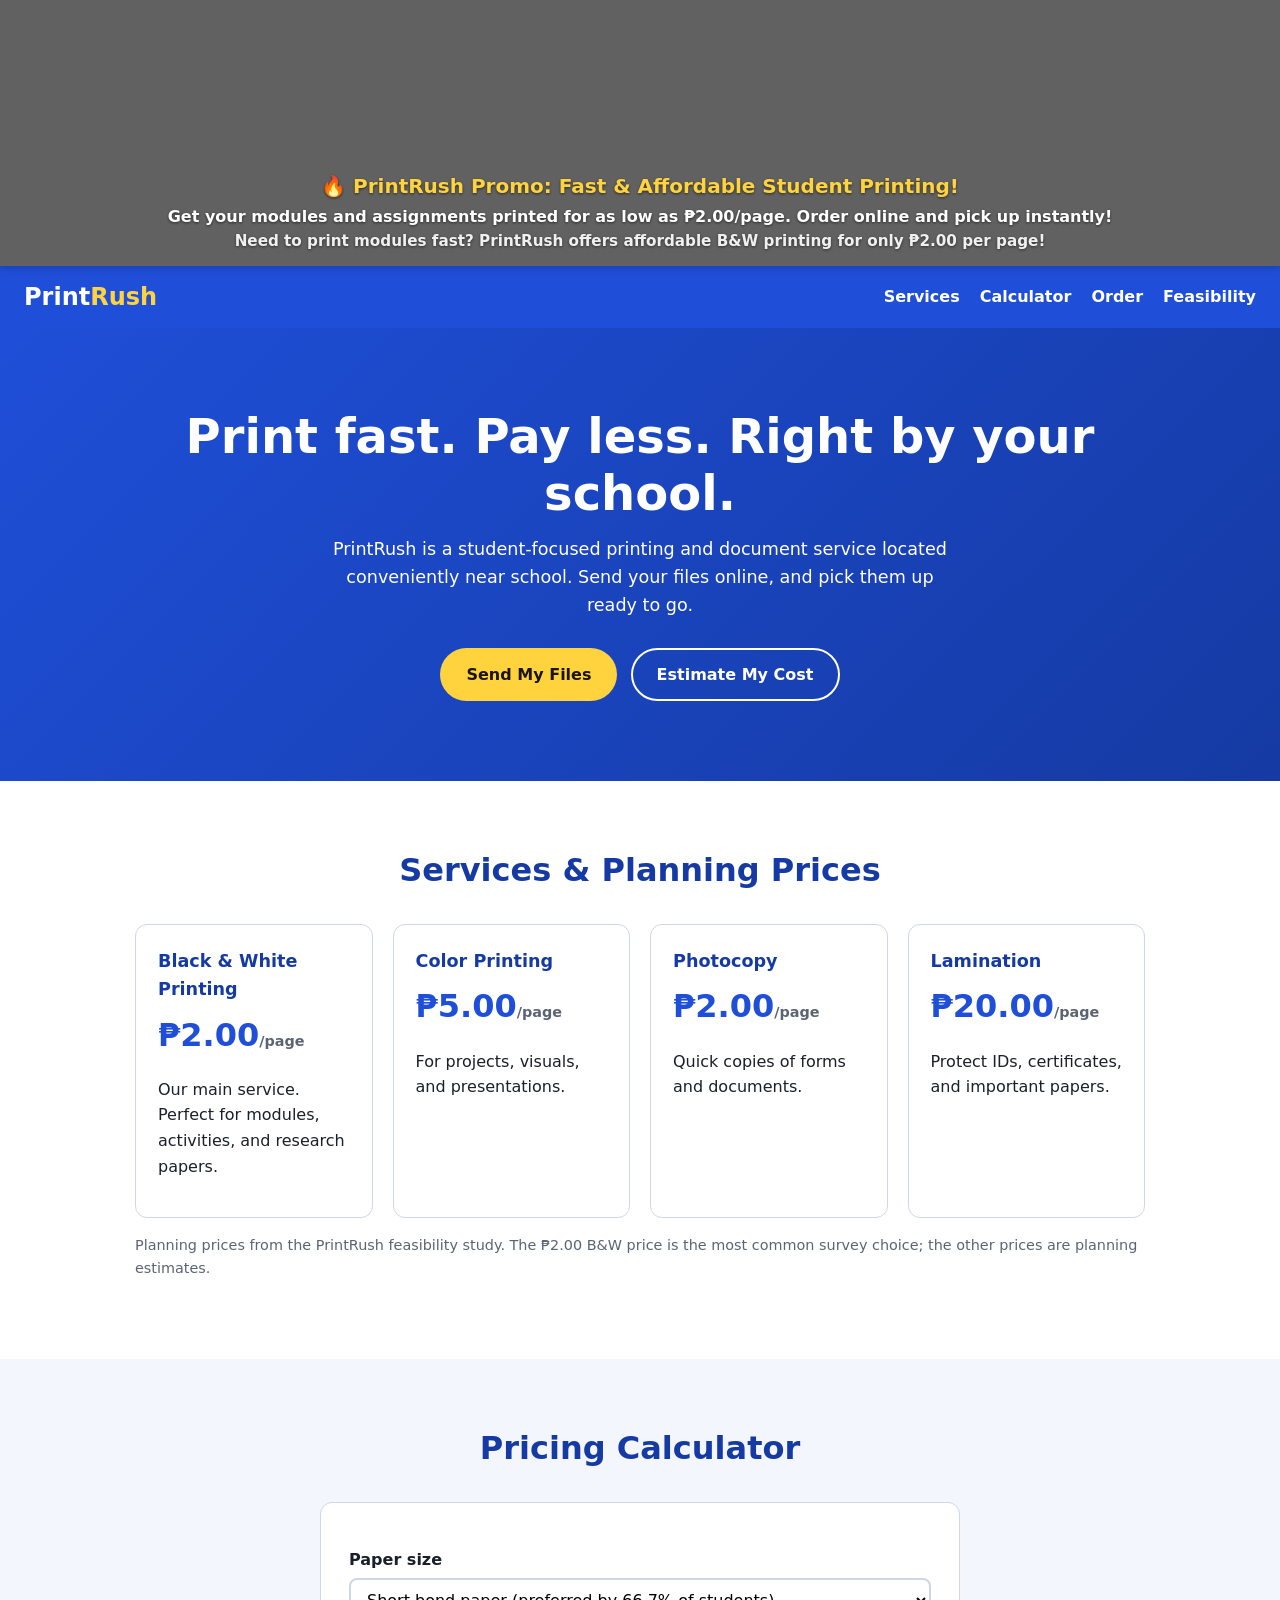
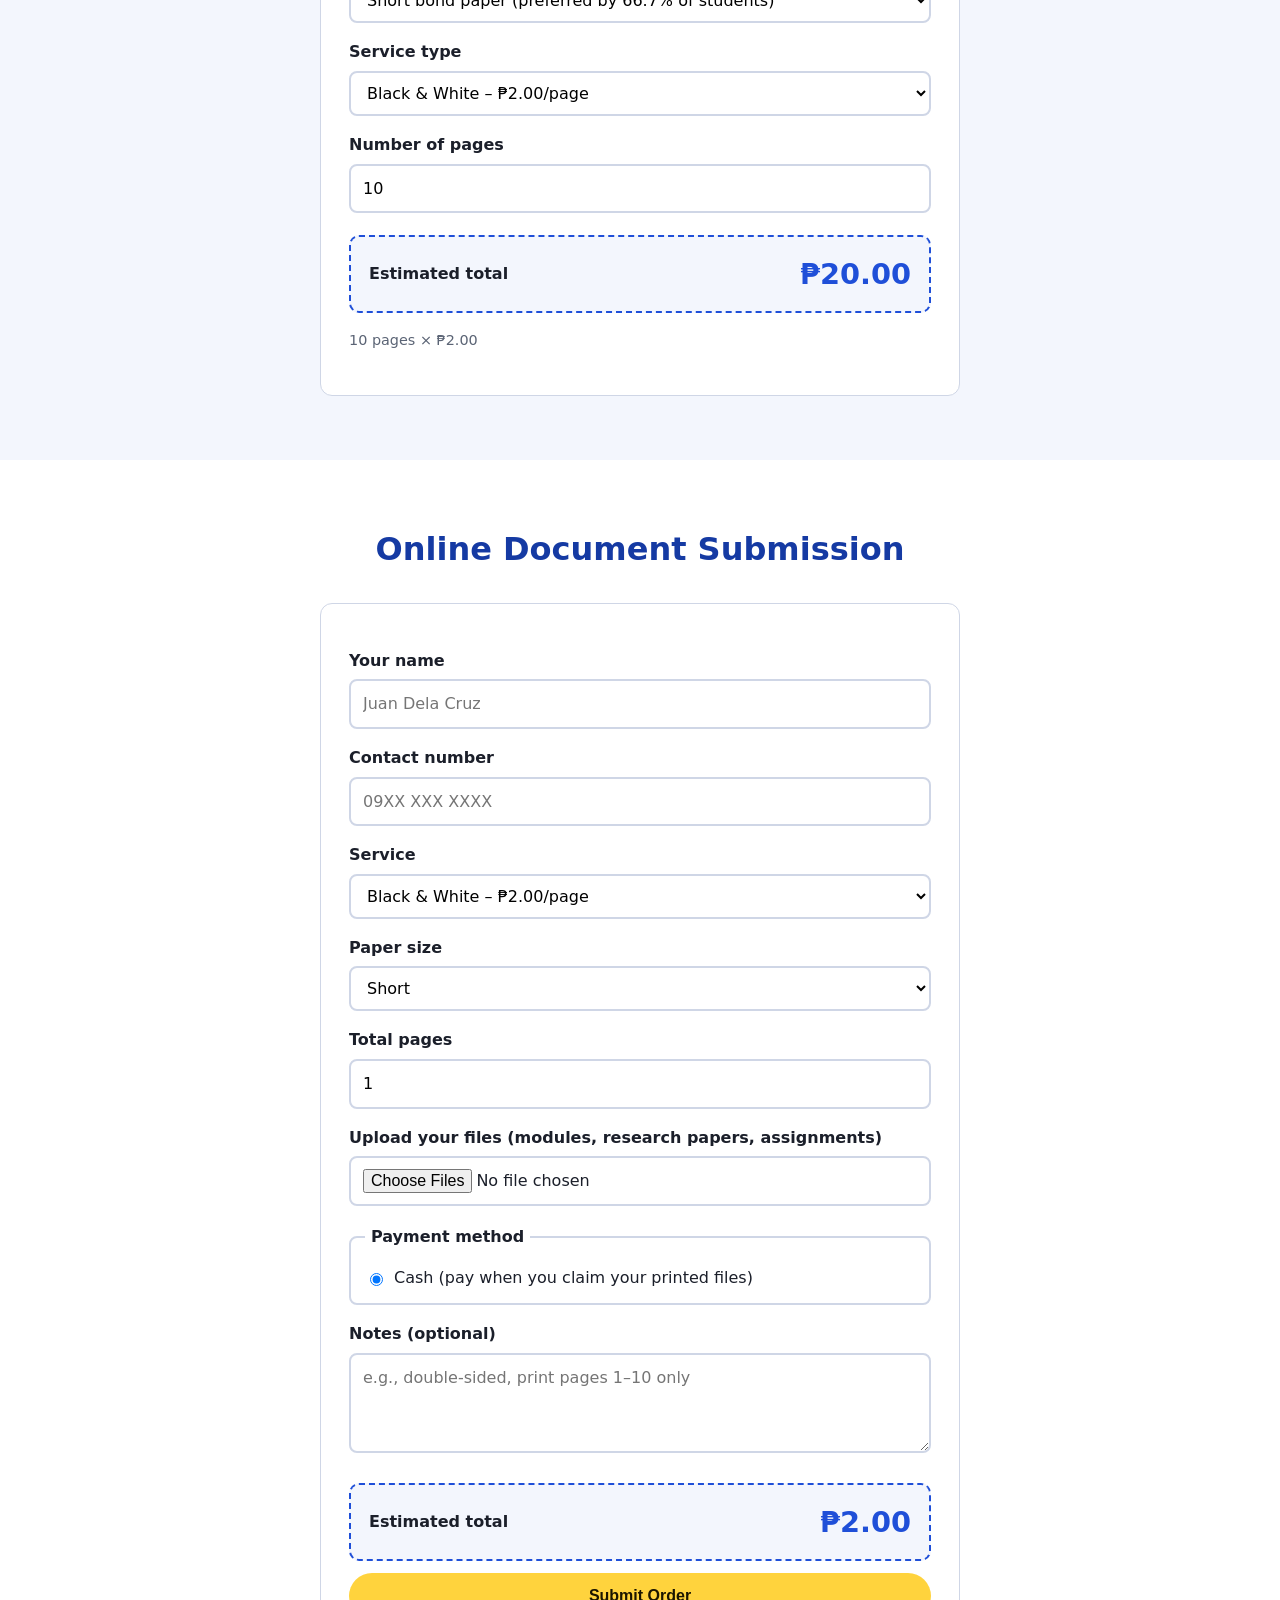
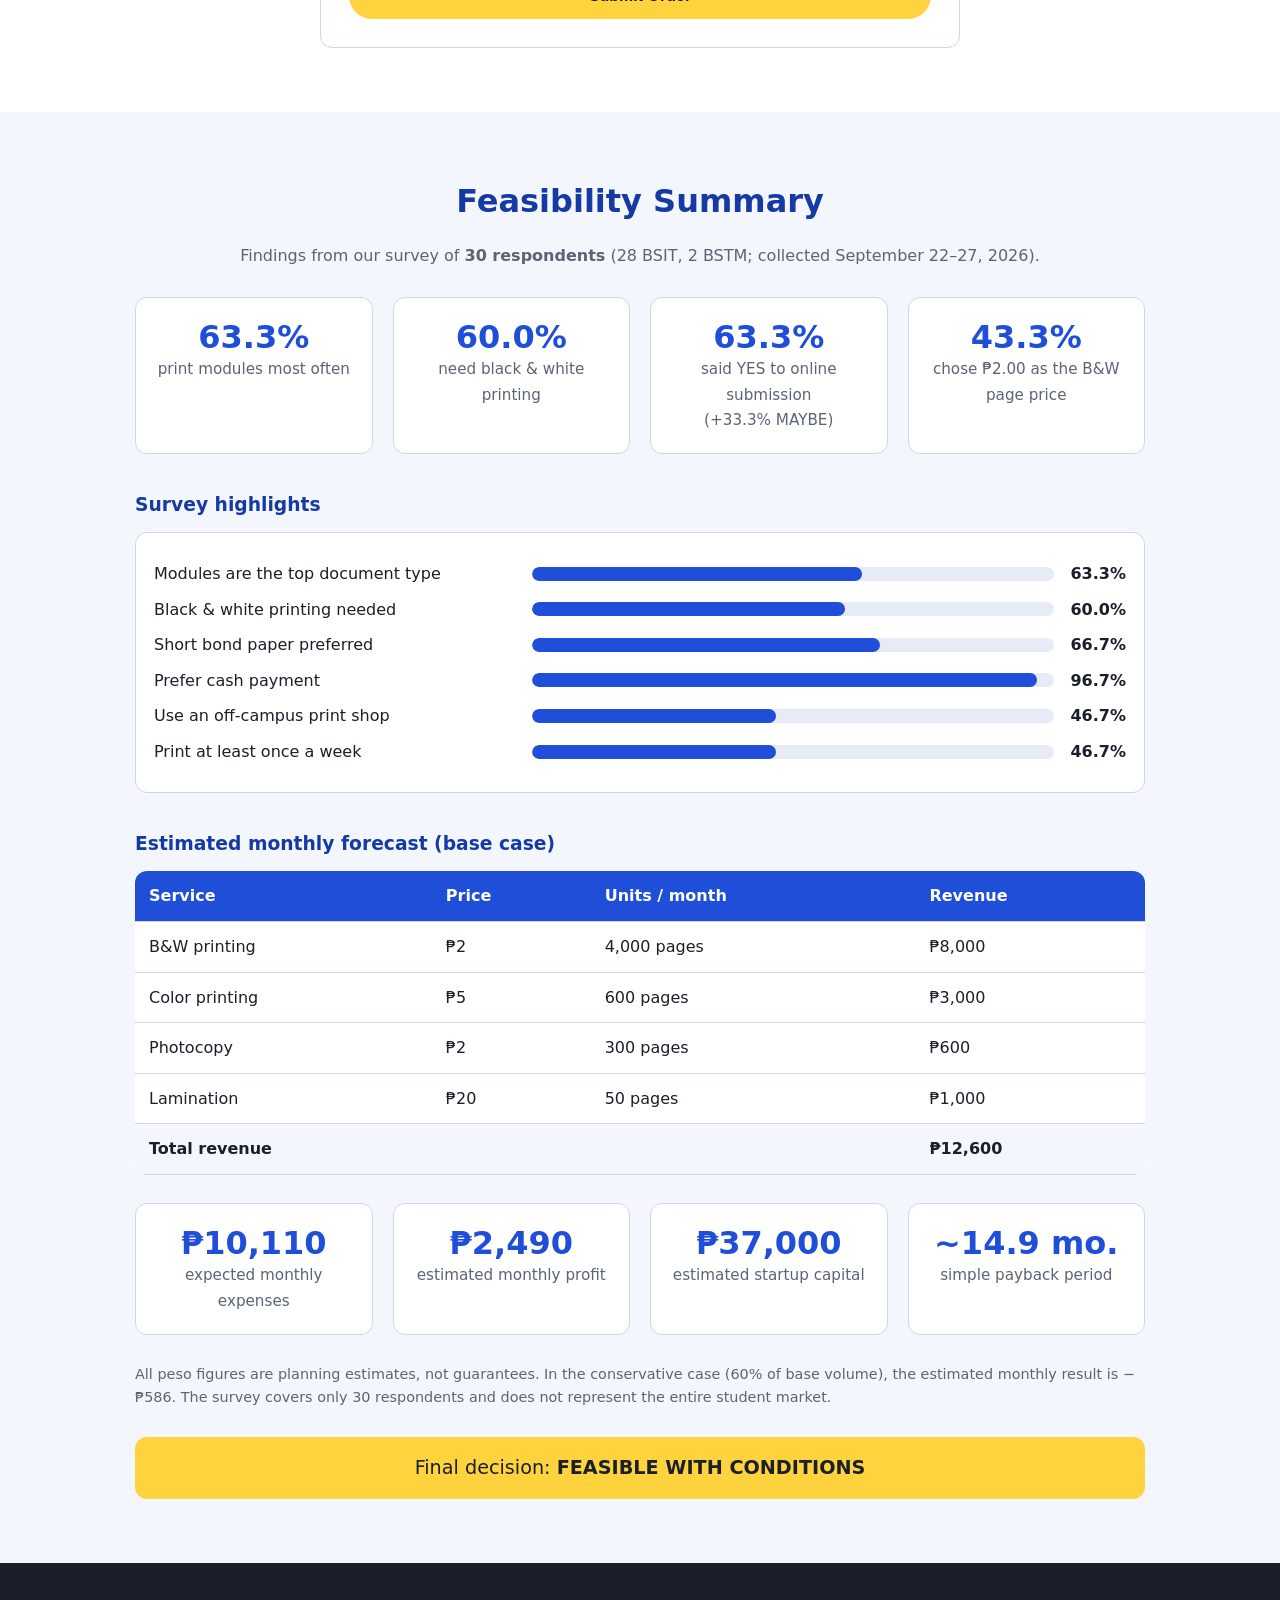
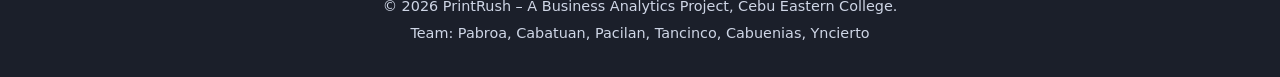
==== commit f0368bf1: "Update index.html" ====
--- a/index.html
+++ b/index.html
@@ -4,18 +4,17 @@
   <meta charset="UTF-8">
   <meta name="viewport" content="width=device-width, initial-scale=1.0">
   <title>PrintRush | Fast & Affordable Student Printing</title>
-  <link rel="stylesheet" href="C:\Users\Jerald\OneDrive\Desktop\PrintRush Website\PrintRush.css">
-
+<link rel="stylesheet" href="./style.css">
   <!-- PyScript (runs Python in the browser) -->
-  <link rel="stylesheet" href="C:\Users\Jerald\OneDrive\Desktop\PrintRush Website\PrintRush.css">
-  <script type="module" src="C:\Users\Jerald\OneDrive\Desktop\PrintRush Website\Pyscript.py"></script>
+  <link rel="stylesheet" href="./style.css">
+  <script type="py" src="./main.py"></script>
 </head>
 <body>
 
   <!-- Promotional ad banner (stays at the top of the viewport) -->
     <div class="promo-banner" id="promo">
-  <video class="banner-video" autoplay muted loop playsinline poster="bg.jpg">
-    <source src="C:\Users\Jerald\OneDrive\Desktop\PrintRush Website\AQN0ZSUTHMSw9VSRfoCJpObFeN8UYJlJf9LaGTzzx4-P7erYI0GDiiXtEB3AJeWHwl1N0zX1irw_UkznoDZoi7z0RbZF874NWMcF72Lh0g.mp4" type="video/mp4">
+  <video class="banner-video" autoplay muted loop playsinline>
+    <source src="printrush.mp4" type="video/mp4">
   </video>
     <h2>🔥 PrintRush Promo: Fast &amp; Affordable Student Printing!</h2>
     <p>Get your modules and assignments printed for as low as ₱2.00/page. Order online and pick up instantly!</p>
@@ -217,4 +216,4 @@
 
   <script type="py" src="./script.py"></script>
 </body>
-</html>+</html>
--- a/style.css
+++ b/style.css
@@ -0,0 +1,156 @@
+:root {
+  --blue: #1f4fd8;
+  --blue-dark: #153aa3;
+  --yellow: #ffd33d;
+  --ink: #1b1f2a;
+  --muted: #5b6475;
+  --bg: #ffffff;
+  --bg-alt: #f3f6fd;
+  --border: #cfd6e6;
+  --radius: 12px;
+}
+ 
+* { box-sizing: border-box; }
+html { scroll-behavior: smooth; scroll-padding-top: 140px; }
+body {
+  margin: 0;
+  font-family: "Segoe UI", system-ui, -apple-system, Roboto, Helvetica, Arial, sans-serif;
+  color: var(--ink);
+  background: var(--bg);
+  line-height: 1.6;
+}
+ 
+/* Top promo banner */
+.promo-banner {
+  position: sticky;
+  top: 0;
+  z-index: 100;
+  background:
+    linear-gradient(rgba(0, 0, 0, .62), rgba(0, 0, 0, .62)),
+    url("bg.jpg") center 65% / cover no-repeat;
+  color: #fff;
+  text-align: center;
+  padding: 12px 16px;
+  box-shadow: 0 2px 8px rgba(0,0,0,.2);
+  text-shadow: 0 1px 3px rgba(0,0,0,.6);
+}
+.promo-banner h2 { margin: 0 0 2px; font-size: 1.25rem; font-weight: 800; color: var(--yellow); }
+.promo-banner p { margin: 0; font-weight: 600; }
+.promo-rotator { font-size: .95rem; opacity: .9; min-height: 1.5em; transition: opacity .3s; }
+ 
+/* Navbar */
+.navbar {
+  display: flex; justify-content: space-between; align-items: center; flex-wrap: wrap;
+  padding: 12px 24px; background: var(--blue); color: #fff;
+}
+.logo { font-size: 1.5rem; font-weight: 800; }
+.logo span { color: var(--yellow); }
+.navbar ul { list-style: none; display: flex; gap: 20px; margin: 0; padding: 0; flex-wrap: wrap; }
+.navbar a { color: #fff; text-decoration: none; font-weight: 600; }
+.navbar a:hover { color: var(--yellow); }
+ 
+.container { max-width: 1050px; margin: 0 auto; padding: 0 20px; }
+.container.narrow { max-width: 680px; }
+ 
+/* Hero */
+.hero {
+  background: linear-gradient(135deg, var(--blue), var(--blue-dark));
+  color: #fff; text-align: center; padding: 80px 0;
+}
+.hero h1 { font-size: clamp(2rem, 5vw, 3rem); margin: 0 0 12px; line-height: 1.2; }
+.hero p { max-width: 640px; margin: 0 auto 28px; font-size: 1.1rem; }
+ 
+/* Buttons */
+.btn {
+  display: inline-block; padding: 12px 24px; border-radius: 999px; font-weight: 700;
+  text-decoration: none; border: 2px solid transparent; cursor: pointer; font-size: 1rem;
+  transition: transform .15s, background .15s, color .15s;
+}
+.btn:hover { transform: translateY(-2px); }
+.btn-primary { background: var(--yellow); color: #1b1500; }
+.btn-primary:hover { background: #ffc400; }
+.btn-secondary { background: transparent; color: #fff; border-color: #fff; margin-left: 8px; }
+.btn-secondary:hover { background: #fff; color: var(--blue); }
+.btn.full { width: 100%; margin-top: 12px; }
+ 
+/* Sections */
+.section { padding: 64px 0; }
+.section.alt { background: var(--bg-alt); }
+.section h2 { text-align: center; font-size: 2rem; margin: 0 0 28px; color: var(--blue-dark); }
+.section h3 { margin: 36px 0 12px; color: var(--blue-dark); }
+.lead { text-align: center; margin-top: -12px; color: var(--muted); }
+.note { color: var(--muted); font-size: .9rem; margin-top: 16px; }
+ 
+/* Grid & cards */
+.grid { display: grid; gap: 20px; }
+.grid-4 { grid-template-columns: repeat(auto-fit, minmax(210px, 1fr)); }
+.card {
+  background: #fff; border: 1px solid var(--border); border-radius: var(--radius);
+  padding: 22px; transition: box-shadow .2s, transform .2s;
+}
+.grid .card:hover { box-shadow: 0 8px 22px rgba(31,79,216,.15); transform: translateY(-3px); }
+.card h3 { margin: 0 0 6px; font-size: 1.1rem; }
+.price { font-size: 2rem; font-weight: 800; color: var(--blue); margin: 4px 0; }
+.price small { font-size: .9rem; color: var(--muted); font-weight: 600; }
+ 
+/* Forms */
+.form-card { padding: 28px; }
+label { display: block; font-weight: 600; margin: 16px 0 6px; }
+input[type="text"], input[type="tel"], input[type="number"], input[type="file"], select, textarea {
+  width: 100%; padding: 10px 12px; font: inherit; border: 2px solid var(--border);
+  border-radius: 8px; background: #fff;
+}
+input:focus, select:focus, textarea:focus { outline: none; border-color: var(--blue); box-shadow: 0 0 0 3px rgba(31,79,216,.15); }
+fieldset { border: 2px solid var(--border); border-radius: 8px; margin: 18px 0 0; padding: 8px 14px 12px; }
+legend { font-weight: 600; padding: 0 6px; }
+.radio { display: flex; align-items: center; gap: 8px; font-weight: 500; margin: 8px 0 0; }
+.radio input { width: auto; }
+.file-list { margin: 8px 0 0; padding-left: 20px; color: var(--muted); font-size: .9rem; }
+.result {
+  display: flex; justify-content: space-between; align-items: center;
+  background: var(--bg-alt); border: 2px dashed var(--blue); border-radius: 10px;
+  padding: 14px 18px; margin-top: 22px; font-weight: 600;
+}
+.result strong { font-size: 1.8rem; color: var(--blue); }
+.error { color: #b3261e; font-weight: 600; margin: 12px 0 0; }
+.confirmation {
+  margin-top: 24px; padding: 20px 24px; border-radius: var(--radius);
+  background: #e7f7ec; border: 2px solid #2e9e5b; color: #14532d;
+}
+.confirmation h3 { margin: 0 0 8px; color: #14532d; }
+ 
+/* Stats & bars */
+.stats { margin: 28px 0; }
+.stat {
+  background: #fff; border: 1px solid var(--border); border-radius: var(--radius);
+  padding: 20px; text-align: center;
+}
+.stat strong { display: block; font-size: 2rem; color: var(--blue); line-height: 1.2; }
+.stat span { color: var(--muted); font-size: .95rem; }
+.bars { background: #fff; border: 1px solid var(--border); border-radius: var(--radius); padding: 18px; }
+.bar-row { display: grid; grid-template-columns: 1.4fr 2fr 60px; gap: 12px; align-items: center; margin: 10px 0; }
+.bar { background: #e6ebf7; border-radius: 999px; height: 14px; overflow: hidden; }
+.bar i { display: block; height: 100%; background: var(--blue); border-radius: 999px; }
+.bar-row b { text-align: right; }
+ 
+.table-wrap { overflow-x: auto; }
+table { width: 100%; border-collapse: collapse; background: #fff; border-radius: var(--radius); overflow: hidden; }
+th, td { padding: 12px 14px; text-align: left; border-bottom: 1px solid var(--border); }
+th { background: var(--blue); color: #fff; }
+tr.total td { font-weight: 800; background: var(--bg-alt); }
+ 
+.verdict {
+  margin-top: 28px; text-align: center; font-size: 1.2rem; padding: 16px;
+  background: var(--yellow); border-radius: var(--radius);
+}
+ 
+footer { background: var(--ink); color: #cfd6e6; text-align: center; padding: 28px 16px; font-size: .9rem; }
+footer p { margin: 4px 0; }
+ 
+@media (max-width: 640px) {
+  html { scroll-padding-top: 190px; }
+  .promo-banner h2 { font-size: 1.05rem; }
+  .btn-secondary { margin: 10px 0 0; }
+  .bar-row { grid-template-columns: 1fr 50px; }
+  .bar-row .bar { grid-column: 1 / -1; order: 3; }
+}
--- a/style.css
+++ b/style.css
@@ -0,0 +1,156 @@
+:root {
+  --blue: #1f4fd8;
+  --blue-dark: #153aa3;
+  --yellow: #ffd33d;
+  --ink: #1b1f2a;
+  --muted: #5b6475;
+  --bg: #ffffff;
+  --bg-alt: #f3f6fd;
+  --border: #cfd6e6;
+  --radius: 12px;
+}
+ 
+* { box-sizing: border-box; }
+html { scroll-behavior: smooth; scroll-padding-top: 140px; }
+body {
+  margin: 0;
+  font-family: "Segoe UI", system-ui, -apple-system, Roboto, Helvetica, Arial, sans-serif;
+  color: var(--ink);
+  background: var(--bg);
+  line-height: 1.6;
+}
+ 
+/* Top promo banner */
+.promo-banner {
+  position: sticky;
+  top: 0;
+  z-index: 100;
+  background:
+    linear-gradient(rgba(0, 0, 0, .62), rgba(0, 0, 0, .62)),
+    url("bg.jpg") center 65% / cover no-repeat;
+  color: #fff;
+  text-align: center;
+  padding: 12px 16px;
+  box-shadow: 0 2px 8px rgba(0,0,0,.2);
+  text-shadow: 0 1px 3px rgba(0,0,0,.6);
+}
+.promo-banner h2 { margin: 0 0 2px; font-size: 1.25rem; font-weight: 800; color: var(--yellow); }
+.promo-banner p { margin: 0; font-weight: 600; }
+.promo-rotator { font-size: .95rem; opacity: .9; min-height: 1.5em; transition: opacity .3s; }
+ 
+/* Navbar */
+.navbar {
+  display: flex; justify-content: space-between; align-items: center; flex-wrap: wrap;
+  padding: 12px 24px; background: var(--blue); color: #fff;
+}
+.logo { font-size: 1.5rem; font-weight: 800; }
+.logo span { color: var(--yellow); }
+.navbar ul { list-style: none; display: flex; gap: 20px; margin: 0; padding: 0; flex-wrap: wrap; }
+.navbar a { color: #fff; text-decoration: none; font-weight: 600; }
+.navbar a:hover { color: var(--yellow); }
+ 
+.container { max-width: 1050px; margin: 0 auto; padding: 0 20px; }
+.container.narrow { max-width: 680px; }
+ 
+/* Hero */
+.hero {
+  background: linear-gradient(135deg, var(--blue), var(--blue-dark));
+  color: #fff; text-align: center; padding: 80px 0;
+}
+.hero h1 { font-size: clamp(2rem, 5vw, 3rem); margin: 0 0 12px; line-height: 1.2; }
+.hero p { max-width: 640px; margin: 0 auto 28px; font-size: 1.1rem; }
+ 
+/* Buttons */
+.btn {
+  display: inline-block; padding: 12px 24px; border-radius: 999px; font-weight: 700;
+  text-decoration: none; border: 2px solid transparent; cursor: pointer; font-size: 1rem;
+  transition: transform .15s, background .15s, color .15s;
+}
+.btn:hover { transform: translateY(-2px); }
+.btn-primary { background: var(--yellow); color: #1b1500; }
+.btn-primary:hover { background: #ffc400; }
+.btn-secondary { background: transparent; color: #fff; border-color: #fff; margin-left: 8px; }
+.btn-secondary:hover { background: #fff; color: var(--blue); }
+.btn.full { width: 100%; margin-top: 12px; }
+ 
+/* Sections */
+.section { padding: 64px 0; }
+.section.alt { background: var(--bg-alt); }
+.section h2 { text-align: center; font-size: 2rem; margin: 0 0 28px; color: var(--blue-dark); }
+.section h3 { margin: 36px 0 12px; color: var(--blue-dark); }
+.lead { text-align: center; margin-top: -12px; color: var(--muted); }
+.note { color: var(--muted); font-size: .9rem; margin-top: 16px; }
+ 
+/* Grid & cards */
+.grid { display: grid; gap: 20px; }
+.grid-4 { grid-template-columns: repeat(auto-fit, minmax(210px, 1fr)); }
+.card {
+  background: #fff; border: 1px solid var(--border); border-radius: var(--radius);
+  padding: 22px; transition: box-shadow .2s, transform .2s;
+}
+.grid .card:hover { box-shadow: 0 8px 22px rgba(31,79,216,.15); transform: translateY(-3px); }
+.card h3 { margin: 0 0 6px; font-size: 1.1rem; }
+.price { font-size: 2rem; font-weight: 800; color: var(--blue); margin: 4px 0; }
+.price small { font-size: .9rem; color: var(--muted); font-weight: 600; }
+ 
+/* Forms */
+.form-card { padding: 28px; }
+label { display: block; font-weight: 600; margin: 16px 0 6px; }
+input[type="text"], input[type="tel"], input[type="number"], input[type="file"], select, textarea {
+  width: 100%; padding: 10px 12px; font: inherit; border: 2px solid var(--border);
+  border-radius: 8px; background: #fff;
+}
+input:focus, select:focus, textarea:focus { outline: none; border-color: var(--blue); box-shadow: 0 0 0 3px rgba(31,79,216,.15); }
+fieldset { border: 2px solid var(--border); border-radius: 8px; margin: 18px 0 0; padding: 8px 14px 12px; }
+legend { font-weight: 600; padding: 0 6px; }
+.radio { display: flex; align-items: center; gap: 8px; font-weight: 500; margin: 8px 0 0; }
+.radio input { width: auto; }
+.file-list { margin: 8px 0 0; padding-left: 20px; color: var(--muted); font-size: .9rem; }
+.result {
+  display: flex; justify-content: space-between; align-items: center;
+  background: var(--bg-alt); border: 2px dashed var(--blue); border-radius: 10px;
+  padding: 14px 18px; margin-top: 22px; font-weight: 600;
+}
+.result strong { font-size: 1.8rem; color: var(--blue); }
+.error { color: #b3261e; font-weight: 600; margin: 12px 0 0; }
+.confirmation {
+  margin-top: 24px; padding: 20px 24px; border-radius: var(--radius);
+  background: #e7f7ec; border: 2px solid #2e9e5b; color: #14532d;
+}
+.confirmation h3 { margin: 0 0 8px; color: #14532d; }
+ 
+/* Stats & bars */
+.stats { margin: 28px 0; }
+.stat {
+  background: #fff; border: 1px solid var(--border); border-radius: var(--radius);
+  padding: 20px; text-align: center;
+}
+.stat strong { display: block; font-size: 2rem; color: var(--blue); line-height: 1.2; }
+.stat span { color: var(--muted); font-size: .95rem; }
+.bars { background: #fff; border: 1px solid var(--border); border-radius: var(--radius); padding: 18px; }
+.bar-row { display: grid; grid-template-columns: 1.4fr 2fr 60px; gap: 12px; align-items: center; margin: 10px 0; }
+.bar { background: #e6ebf7; border-radius: 999px; height: 14px; overflow: hidden; }
+.bar i { display: block; height: 100%; background: var(--blue); border-radius: 999px; }
+.bar-row b { text-align: right; }
+ 
+.table-wrap { overflow-x: auto; }
+table { width: 100%; border-collapse: collapse; background: #fff; border-radius: var(--radius); overflow: hidden; }
+th, td { padding: 12px 14px; text-align: left; border-bottom: 1px solid var(--border); }
+th { background: var(--blue); color: #fff; }
+tr.total td { font-weight: 800; background: var(--bg-alt); }
+ 
+.verdict {
+  margin-top: 28px; text-align: center; font-size: 1.2rem; padding: 16px;
+  background: var(--yellow); border-radius: var(--radius);
+}
+ 
+footer { background: var(--ink); color: #cfd6e6; text-align: center; padding: 28px 16px; font-size: .9rem; }
+footer p { margin: 4px 0; }
+ 
+@media (max-width: 640px) {
+  html { scroll-padding-top: 190px; }
+  .promo-banner h2 { font-size: 1.05rem; }
+  .btn-secondary { margin: 10px 0 0; }
+  .bar-row { grid-template-columns: 1fr 50px; }
+  .bar-row .bar { grid-column: 1 / -1; order: 3; }
+}
